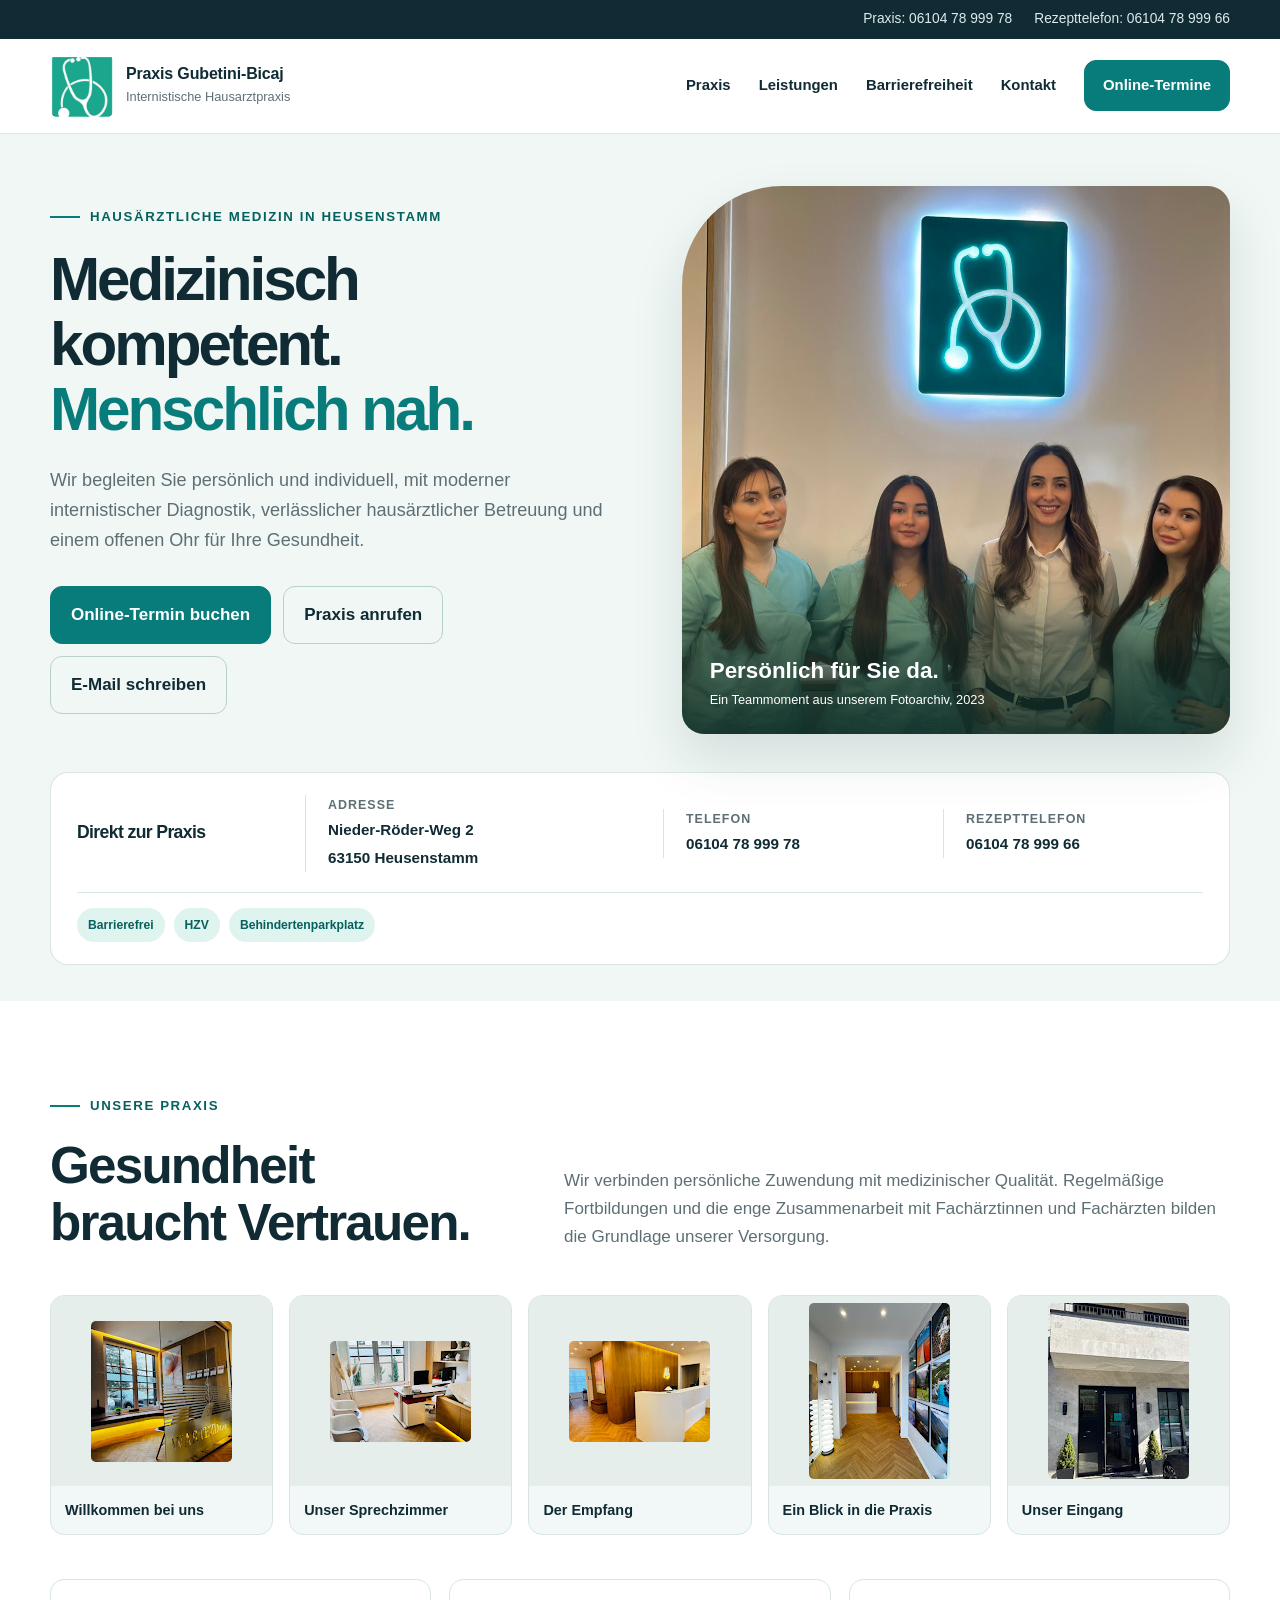
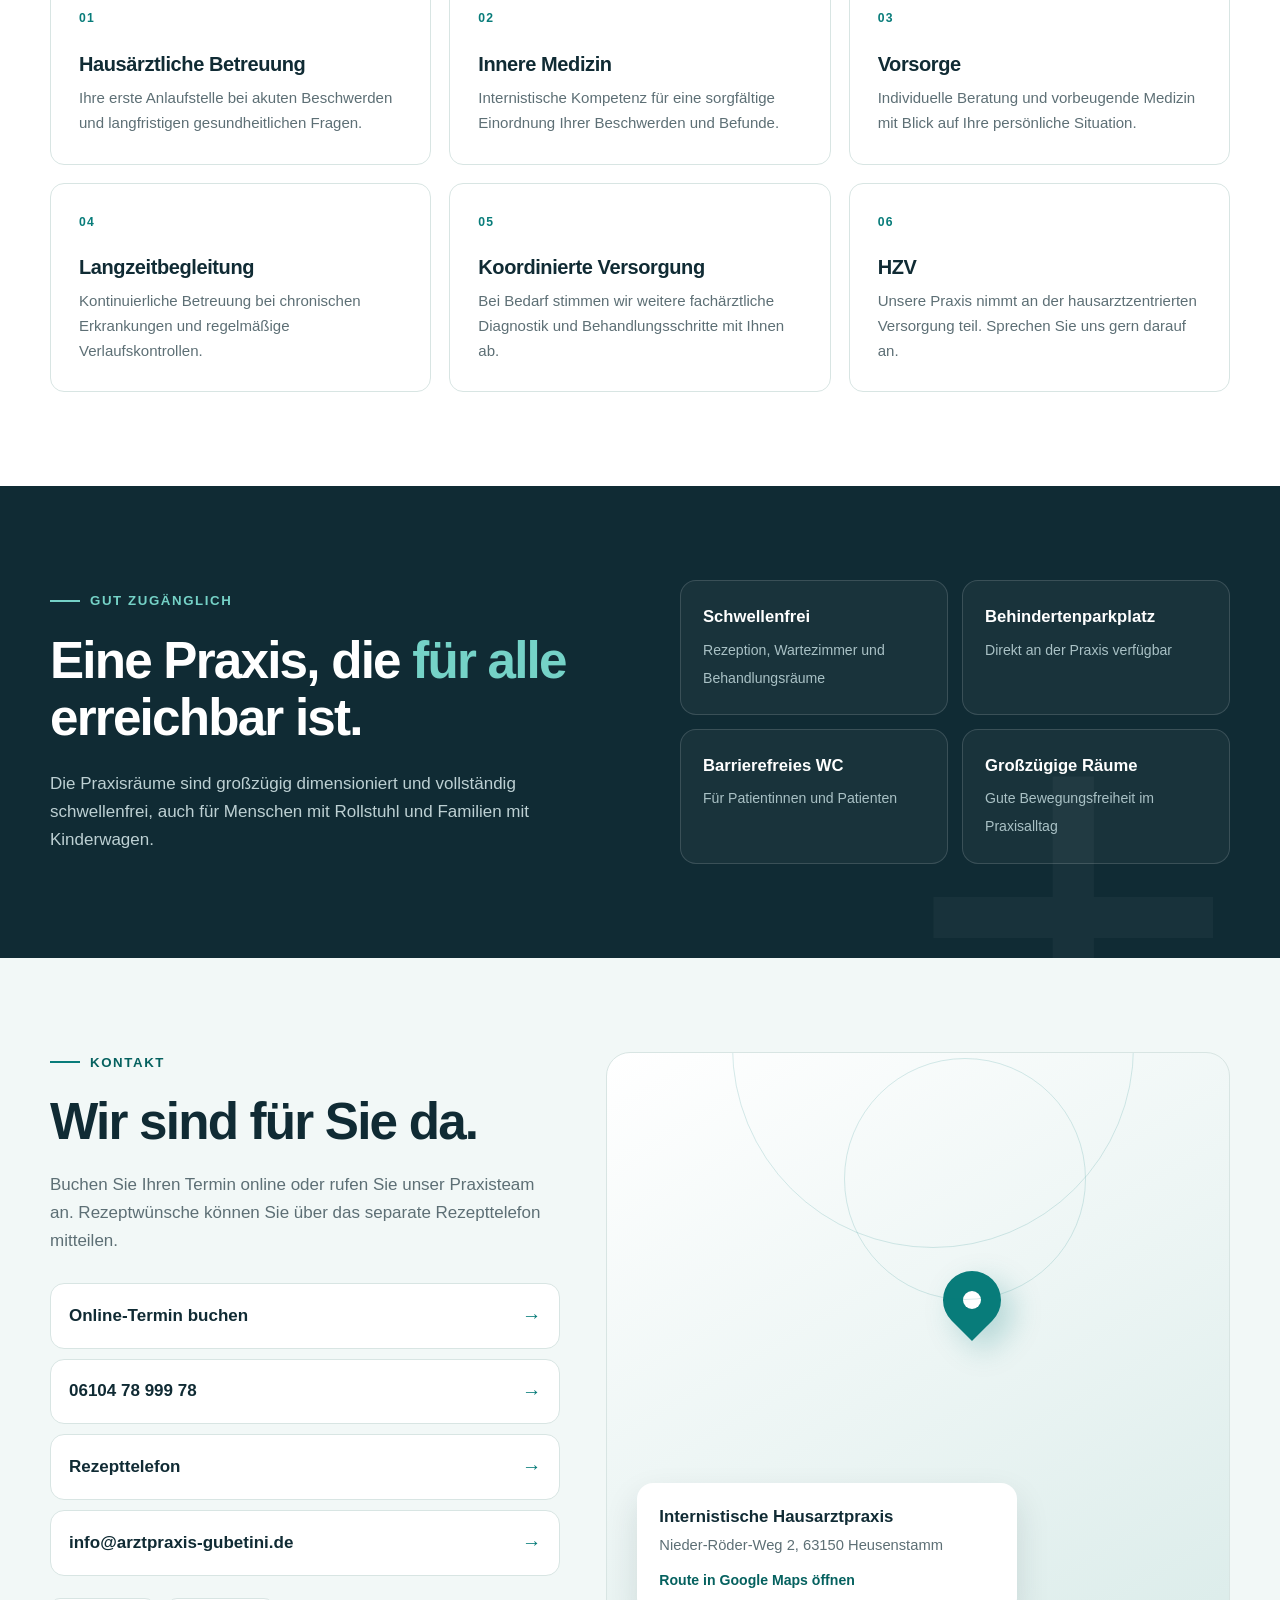
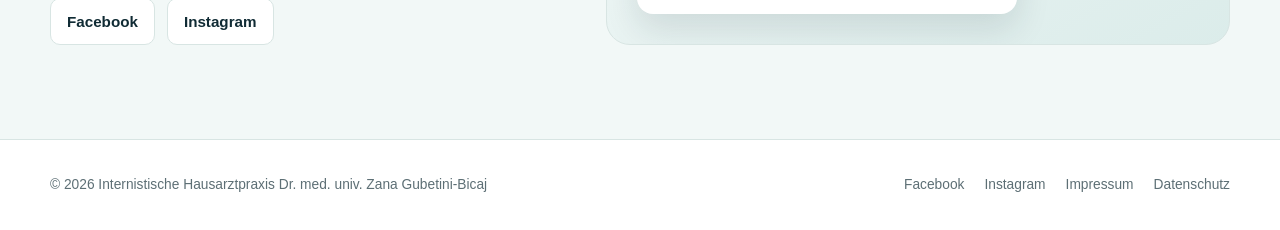
==== index.html @ 2c5d753b "Add static Praxis Gubetini-Bicaj website for GitHub Pages Rebuild the one-page practice site from th" ====
<!DOCTYPE html>
<html lang="de">
<head>
  <meta charset="utf-8">
  <meta name="viewport" content="width=device-width, initial-scale=1">
  <meta name="theme-color" content="#087c7a">
  <meta name="description" content="Internistische Hausarztpraxis Dr. med. univ. Zana Gubetini-Bicaj in Heusenstamm. Persönliche, moderne und barrierefreie hausärztliche Versorgung.">
  <title>Internistische Hausarztpraxis Gubetini-Bicaj | Heusenstamm</title>
  <link rel="icon" type="image/jpeg" href="assets/praxis-logo.jpg">
  <link rel="stylesheet" href="styles.css">
</head>
<body>
  <div class="topbar">
    <div class="wrap">
      <a href="tel:+4961047899978">Praxis: 06104 78 999 78</a>
      <a href="tel:+4961047899966">Rezepttelefon: 06104 78 999 66</a>
    </div>
  </div>

  <header>
    <div class="wrap nav">
      <a class="brand" href="#start" aria-label="Zur Startseite">
        <img class="practice-logo" src="assets/praxis-logo.jpg" alt="Original-Logo der Praxis: weißes Stethoskop auf Grün" width="352" height="352">
        <span>
          <strong>Praxis Gubetini-Bicaj</strong>
          <span>Internistische Hausarztpraxis</span>
        </span>
      </a>
      <button class="menu-btn" type="button" aria-expanded="false" aria-controls="mainnav">Menü</button>
      <nav id="mainnav" aria-label="Hauptnavigation">
        <a href="#praxis">Praxis</a>
        <a href="#leistungen">Leistungen</a>
        <a href="#barrierefrei">Barrierefreiheit</a>
        <a href="#kontakt">Kontakt</a>
        <a class="nav-cta" href="https://www.etermin.net/arztpraxis-gubetini" target="_blank" rel="noopener noreferrer">Online-Termine</a>
      </nav>
    </div>
  </header>

  <main id="start">
    <section class="hero">
      <div class="wrap hero-grid">
        <div class="hero-copy">
          <div class="eyebrow">Hausärztliche Medizin in Heusenstamm</div>
          <h1>Medizinisch kompetent. <span>Menschlich nah.</span></h1>
          <p>Wir begleiten Sie persönlich und individuell, mit moderner internistischer Diagnostik, verlässlicher hausärztlicher Betreuung und einem offenen Ohr für Ihre Gesundheit.</p>
          <div class="actions">
            <a class="btn" href="https://www.etermin.net/arztpraxis-gubetini" target="_blank" rel="noopener noreferrer">Online-Termin buchen</a>
            <a class="btn outline" href="tel:+4961047899978">Praxis anrufen</a>
            <a class="btn outline" href="mailto:info@arztpraxis-gubetini.de">E-Mail schreiben</a>
          </div>
        </div>
        <figure class="hero-photo">
          <img src="assets/praxisteam.jpg" width="1024" height="1022" fetchpriority="high" alt="Gruppenfoto aus der Praxis mit vier Mitarbeiterinnen unter dem beleuchteten Stethoskop-Logo">
          <figcaption>Persönlich für Sie da.<small>Ein Teammoment aus unserem Fotoarchiv, 2023</small></figcaption>
        </figure>
      </div>
      <div class="wrap">
        <aside class="info-card quick-contact" aria-label="Direkter Kontakt">
          <h2>Direkt zur Praxis</h2>
          <div class="info-row">
            <small>Adresse</small>
            <strong>Nieder-Röder-Weg 2<br>63150 Heusenstamm</strong>
          </div>
          <div class="info-row">
            <small>Telefon</small>
            <a href="tel:+4961047899978">06104 78 999 78</a>
          </div>
          <div class="info-row">
            <small>Rezepttelefon</small>
            <a href="tel:+4961047899966">06104 78 999 66</a>
          </div>
          <div class="badge-row">
            <span class="badge">Barrierefrei</span>
            <span class="badge">HZV</span>
            <span class="badge">Behindertenparkplatz</span>
          </div>
        </aside>
      </div>
    </section>

    <section id="praxis">
      <div class="wrap">
        <div class="section-head">
          <div>
            <div class="eyebrow">Unsere Praxis</div>
            <h2>Gesundheit braucht Vertrauen.</h2>
          </div>
          <p>Wir verbinden persönliche Zuwendung mit medizinischer Qualität. Regelmäßige Fortbildungen und die enge Zusammenarbeit mit Fachärztinnen und Fachärzten bilden die Grundlage unserer Versorgung.</p>
        </div>
        <div class="new-practice-gallery" aria-label="Fotos unserer neuen Praxisräume">
          <figure>
            <div class="photo-frame">
              <img src="assets/praxis-glas.png" width="141" height="141" loading="lazy" alt="Glaswand mit Praxisbeschriftung und warmer Beleuchtung in der neuen Praxis">
            </div>
            <figcaption>Willkommen bei uns</figcaption>
          </figure>
          <figure>
            <div class="photo-frame">
              <img src="assets/praxis-zimmer.png" width="141" height="101" loading="lazy" alt="Helles Sprechzimmer mit Schreibtisch und Besucherstühlen">
            </div>
            <figcaption>Unser Sprechzimmer</figcaption>
          </figure>
          <figure>
            <div class="photo-frame">
              <img src="assets/praxis-rezeption.png" width="141" height="101" loading="lazy" alt="Weiße Rezeption mit Holzverkleidung und indirekter Beleuchtung">
            </div>
            <figcaption>Der Empfang</figcaption>
          </figure>
          <figure>
            <div class="photo-frame">
              <img src="assets/praxis-flur.png" width="141" height="176" loading="lazy" alt="Flur mit Fotowand und Blick zur Rezeption">
            </div>
            <figcaption>Ein Blick in die Praxis</figcaption>
          </figure>
          <figure>
            <div class="photo-frame">
              <img src="assets/praxis-eingang.png" width="141" height="176" loading="lazy" alt="Außenansicht des Praxiseingangs im Nieder-Röder-Weg 2">
            </div>
            <figcaption>Unser Eingang</figcaption>
          </figure>
        </div>
        <div class="services" id="leistungen">
          <article class="service">
            <div class="num">01</div>
            <h3>Hausärztliche Betreuung</h3>
            <p>Ihre erste Anlaufstelle bei akuten Beschwerden und langfristigen gesundheitlichen Fragen.</p>
          </article>
          <article class="service">
            <div class="num">02</div>
            <h3>Innere Medizin</h3>
            <p>Internistische Kompetenz für eine sorgfältige Einordnung Ihrer Beschwerden und Befunde.</p>
          </article>
          <article class="service">
            <div class="num">03</div>
            <h3>Vorsorge</h3>
            <p>Individuelle Beratung und vorbeugende Medizin mit Blick auf Ihre persönliche Situation.</p>
          </article>
          <article class="service">
            <div class="num">04</div>
            <h3>Langzeitbegleitung</h3>
            <p>Kontinuierliche Betreuung bei chronischen Erkrankungen und regelmäßige Verlaufskontrollen.</p>
          </article>
          <article class="service">
            <div class="num">05</div>
            <h3>Koordinierte Versorgung</h3>
            <p>Bei Bedarf stimmen wir weitere fachärztliche Diagnostik und Behandlungsschritte mit Ihnen ab.</p>
          </article>
          <article class="service">
            <div class="num">06</div>
            <h3>HZV</h3>
            <p>Unsere Praxis nimmt an der hausarztzentrierten Versorgung teil. Sprechen Sie uns gern darauf an.</p>
          </article>
        </div>
      </div>
    </section>

    <section class="promise" id="barrierefrei">
      <div class="wrap promise-grid">
        <div>
          <div class="eyebrow">Gut zugänglich</div>
          <h2>Eine Praxis, die <span>für alle</span> erreichbar ist.</h2>
          <p>Die Praxisräume sind großzügig dimensioniert und vollständig schwellenfrei, auch für Menschen mit Rollstuhl und Familien mit Kinderwagen.</p>
        </div>
        <div class="facts">
          <div class="fact">
            <strong>Schwellenfrei</strong>
            <span>Rezeption, Wartezimmer und Behandlungsräume</span>
          </div>
          <div class="fact">
            <strong>Behindertenparkplatz</strong>
            <span>Direkt an der Praxis verfügbar</span>
          </div>
          <div class="fact">
            <strong>Barrierefreies WC</strong>
            <span>Für Patientinnen und Patienten</span>
          </div>
          <div class="fact">
            <strong>Großzügige Räume</strong>
            <span>Gute Bewegungsfreiheit im Praxisalltag</span>
          </div>
        </div>
      </div>
    </section>

    <section class="contact" id="kontakt">
      <div class="wrap contact-grid">
        <div class="contact-copy">
          <div class="eyebrow">Kontakt</div>
          <h2>Wir sind für Sie da.</h2>
          <p>Buchen Sie Ihren Termin online oder rufen Sie unser Praxisteam an. Rezeptwünsche können Sie über das separate Rezepttelefon mitteilen.</p>
          <div class="contact-links">
            <a href="https://www.etermin.net/arztpraxis-gubetini" target="_blank" rel="noopener noreferrer">Online-Termin buchen <span>→</span></a>
            <a href="tel:+4961047899978">06104 78 999 78 <span>→</span></a>
            <a href="tel:+4961047899966">Rezepttelefon <span>→</span></a>
            <a href="mailto:info@arztpraxis-gubetini.de">info@arztpraxis-gubetini.de <span>→</span></a>
          </div>
          <div class="social-links" aria-label="Die Praxis auf Social Media">
            <a href="https://www.facebook.com/ZanaBicaj" target="_blank" rel="noopener noreferrer">Facebook</a>
            <a href="https://instagram.com/arztpraxis_gubetini_bicaj?utm_medium=copy_link" target="_blank" rel="noopener noreferrer">Instagram</a>
          </div>
        </div>
        <div class="map-card" aria-label="Standort der Praxis">
          <div class="pin" aria-hidden="true"></div>
          <div class="address">
            <strong>Internistische Hausarztpraxis</strong>
            <span>Nieder-Röder-Weg 2, 63150 Heusenstamm</span>
            <br>
            <a href="https://www.google.com/maps/search/?api=1&amp;query=Nieder-R%C3%B6der-Weg%202%2C%2063150%20Heusenstamm" target="_blank" rel="noopener noreferrer">Route in Google Maps öffnen</a>
          </div>
        </div>
      </div>
    </section>
  </main>

  <footer>
    <div class="wrap footer-row">
      <div>© <span id="year">2026</span> Internistische Hausarztpraxis Dr. med. univ. Zana Gubetini-Bicaj</div>
      <div class="legal">
        <a href="https://www.facebook.com/ZanaBicaj" target="_blank" rel="noopener noreferrer">Facebook</a>
        <a href="https://instagram.com/arztpraxis_gubetini_bicaj?utm_medium=copy_link" target="_blank" rel="noopener noreferrer">Instagram</a>
        <button type="button" data-dialog="impressum">Impressum</button>
        <button type="button" data-dialog="datenschutz">Datenschutz</button>
      </div>
    </div>
  </footer>

  <dialog id="impressum">
    <div class="dialog-content">
      <button class="close" type="button" aria-label="Fenster schließen">&times;</button>
      <h2>Impressum</h2>
      <p>
        <strong>Dr. med. univ. Zana Gubetini-Bicaj</strong><br>
        Internistische Hausarztpraxis<br>
        Nieder-Röder-Weg 2<br>
        63150 Heusenstamm
      </p>
      <p>
        Telefon: 06104 78 999 78<br>
        Fax: 06104 97 221 58<br>
        E-Mail: info@arztpraxis-gubetini.de
      </p>
      <p>Zuständige Kammer: Landesärztekammer Hessen, Hanauer Landstraße 152, 60314 Frankfurt am Main.</p>
    </div>
  </dialog>

  <dialog id="datenschutz">
    <div class="dialog-content">
      <button class="close" type="button" aria-label="Fenster schließen">&times;</button>
      <h2>Datenschutz</h2>
      <p>Beim Besuch dieser statischen Website werden von uns keine Kontaktformulare, Analysewerkzeuge oder Werbe-Cookies eingesetzt.</p>
      <p>Beim Aufruf können technisch notwendige Verbindungsdaten durch den Hostinganbieter verarbeitet werden. Wenn Sie externe Links wie Google Maps öffnen, gelten die Datenschutzbestimmungen des jeweiligen Anbieters.</p>
      <p>Datenschutzanfragen richten Sie bitte an info@arztpraxis-gubetini.de.</p>
    </div>
  </dialog>

  <script src="script.js"></script>
</body>
</html>
---- styles.css ----
:root {
  --ink: #102b34;
  --muted: #5d6f75;
  --teal: #087c7a;
  --teal-dark: #05615f;
  --mint: #dff3ef;
  --mist: #f2f8f7;
  --line: #d8e5e3;
  --white: #ffffff;
  --highlight: #75d2c7;
  --shadow: 0 24px 70px rgba(20, 67, 72, 0.13);
}

* {
  box-sizing: border-box;
}

html {
  scroll-behavior: smooth;
}

body {
  margin: 0;
  color: var(--ink);
  background: var(--white);
  font-family: Inter, ui-sans-serif, -apple-system, BlinkMacSystemFont, "Segoe UI", sans-serif;
  font-size: 17px;
  line-height: 1.65;
}

a {
  color: inherit;
  text-decoration: none;
}

button,
a {
  touch-action: manipulation;
}

.wrap {
  width: min(1180px, calc(100% - 40px));
  margin-inline: auto;
}

.topbar {
  background: var(--ink);
  color: #dcebec;
  font-size: 0.86rem;
}

.topbar .wrap {
  display: flex;
  justify-content: flex-end;
  gap: 22px;
  padding: 8px 0;
}

.topbar a:hover {
  color: #fff;
}

header {
  position: sticky;
  top: 0;
  z-index: 20;
  background: rgba(255, 255, 255, 0.93);
  backdrop-filter: blur(18px);
  border-bottom: 1px solid rgba(216, 229, 227, 0.8);
}

.nav {
  min-height: 94px;
  display: flex;
  align-items: center;
  justify-content: space-between;
  gap: 30px;
}

.brand {
  display: flex;
  align-items: center;
  gap: 12px;
  min-width: 270px;
}

.practice-logo {
  width: 64px;
  height: 64px;
  object-fit: contain;
  flex-shrink: 0;
  border-radius: 9px;
}

.brand > span {
  display: block;
  margin-top: 0;
  color: var(--muted);
  font-size: 0.78rem;
}

.brand strong {
  display: block;
  font-size: 1rem;
  line-height: 1.2;
  letter-spacing: -0.01em;
  color: var(--ink);
}

.brand > span > span {
  display: block;
  font-size: 0.8rem;
  margin-top: 3px;
}

nav {
  display: flex;
  align-items: center;
  gap: 28px;
  font-size: 0.93rem;
  font-weight: 600;
}

nav a {
  position: relative;
}

nav a:not(.nav-cta)::after {
  content: "";
  position: absolute;
  left: 0;
  right: 100%;
  bottom: -7px;
  height: 2px;
  background: var(--teal);
  transition: 0.2s;
}

nav a:hover::after {
  right: 0;
}

.nav-cta,
.btn {
  display: inline-flex;
  align-items: center;
  justify-content: center;
  gap: 9px;
  border-radius: 12px;
  background: var(--teal);
  color: #fff;
  padding: 12px 18px;
  font-weight: 700;
  transition: 0.2s;
  border: 1px solid var(--teal);
}

.nav-cta:hover,
.btn:hover {
  background: var(--teal-dark);
  transform: translateY(-1px);
}

.menu-btn {
  display: none;
  border: 0;
  background: transparent;
  font: inherit;
  font-weight: 700;
  color: var(--ink);
  padding: 10px;
  cursor: pointer;
}

.hero {
  position: relative;
  overflow: hidden;
  background: #f0f7f5;
  padding: 52px 0 36px;
}

.hero-grid {
  position: relative;
  display: grid;
  grid-template-columns: 1.05fr 1fr;
  gap: 56px;
  align-items: center;
}

.eyebrow {
  display: flex;
  align-items: center;
  gap: 10px;
  color: var(--teal-dark);
  font-size: 0.83rem;
  font-weight: 800;
  text-transform: uppercase;
  letter-spacing: 0.12em;
  margin-bottom: 20px;
}

.eyebrow::before {
  content: "";
  width: 30px;
  height: 2px;
  background: var(--teal);
}

h1,
h2,
h3 {
  font-family: Inter, ui-sans-serif, -apple-system, BlinkMacSystemFont, "Segoe UI", sans-serif;
  line-height: 1.12;
  letter-spacing: -0.035em;
  margin: 0;
}

h1 {
  font-size: clamp(2.65rem, 4.7vw, 4.5rem);
  max-width: 760px;
  font-weight: 800;
  line-height: 1.08;
  letter-spacing: -0.05em;
}

h1 span {
  color: var(--teal);
}

.hero-copy > p {
  max-width: 690px;
  color: var(--muted);
  font-size: 1.13rem;
  margin: 24px 0 30px;
}

.actions {
  display: flex;
  flex-wrap: wrap;
  gap: 12px;
}

.btn {
  padding: 14px 20px;
}

.btn.outline {
  background: transparent;
  color: var(--ink);
  border-color: #b8d1ce;
}

.btn.outline:hover {
  background: #fff;
  border-color: var(--teal);
}

.hero-photo {
  margin: 0;
  position: relative;
  border-radius: 100px 22px 22px 22px;
  overflow: hidden;
  isolation: isolate;
  background: #d7e6e1;
  box-shadow: 0 24px 52px #163c3421;
}

.hero-photo > img {
  width: 100%;
  height: auto;
  aspect-ratio: 1;
  object-fit: cover;
  display: block;
}

.hero-photo::after {
  content: "";
  position: absolute;
  inset: 65% 0 0;
  background: linear-gradient(transparent, #092b26df);
  z-index: 0;
}

.hero-photo figcaption {
  position: absolute;
  bottom: 25px;
  left: 28px;
  right: 20px;
  color: #fff;
  font-size: 1.4rem;
  font-weight: 700;
  line-height: 1.3;
  z-index: 1;
}

.hero-photo small {
  display: block;
  font-size: 0.8rem;
  font-weight: 400;
  margin-top: 7px;
  color: #fff;
}

.info-card {
  background: #fff;
  border: 1px solid rgba(216, 229, 227, 0.95);
  border-radius: 24px;
  padding: 28px;
  box-shadow: var(--shadow);
}

.quick-contact {
  margin-top: 38px;
  display: grid;
  grid-template-columns: 0.8fr 1.3fr 1fr 1fr;
  gap: 20px;
  align-items: center;
  border-radius: 18px;
  padding: 22px 26px;
  box-shadow: none;
}

.quick-contact h2 {
  margin: 0;
  font-size: 1.1rem;
}

.quick-contact .info-row {
  border: 0;
  border-left: 1px solid var(--line);
  padding: 0 0 0 22px;
}

.quick-contact .info-row a,
.quick-contact .info-row strong {
  font-size: 0.95rem;
}

.quick-contact .badge-row {
  grid-column: 1 / -1;
  border-top: 1px solid var(--line);
  padding-top: 15px;
  margin: 0;
}

.quick-contact small {
  font-size: 0.8rem;
}

.info-row small {
  display: block;
  color: var(--muted);
  font-size: 0.78rem;
  font-weight: 700;
  text-transform: uppercase;
  letter-spacing: 0.08em;
}

.info-row a,
.info-row strong {
  font-size: 1.02rem;
  font-weight: 700;
}

.info-row a:hover {
  color: var(--teal);
}

.badge-row {
  display: flex;
  gap: 9px;
  flex-wrap: wrap;
  margin-top: 22px;
}

.badge {
  background: var(--mint);
  color: var(--teal-dark);
  border-radius: 999px;
  padding: 7px 11px;
  font-size: 0.76rem;
  font-weight: 800;
}

section {
  padding: 94px 0;
}

section[id],
#leistungen {
  scroll-margin-top: 120px;
}

.section-head {
  display: grid;
  grid-template-columns: 0.8fr 1.2fr;
  gap: 70px;
  align-items: end;
  margin-bottom: 44px;
}

.section-head h2 {
  font-size: clamp(2rem, 4vw, 3.35rem);
}

.section-head p {
  margin: 0;
  color: var(--muted);
  max-width: 660px;
}

.new-practice-gallery {
  display: grid;
  grid-template-columns: repeat(5, minmax(0, 1fr));
  gap: 16px;
  margin: 0 0 44px;
}

.new-practice-gallery figure {
  margin: 0;
  border-radius: 14px;
  overflow: hidden;
  background: var(--mist);
  border: 1px solid var(--line);
}

.new-practice-gallery .photo-frame {
  height: 190px;
  display: flex;
  align-items: center;
  justify-content: center;
  background: #e5eeeb;
  padding: 12px;
}

.new-practice-gallery img {
  display: block;
  width: auto;
  height: auto;
  max-width: 100%;
  max-height: 176px;
  border-radius: 5px;
}

.new-practice-gallery figcaption {
  padding: 14px;
  font-size: 0.9rem;
  font-weight: 600;
  line-height: 1.4;
}

.services {
  display: grid;
  grid-template-columns: repeat(3, 1fr);
  gap: 18px;
}

.service {
  border: 1px solid var(--line);
  border-radius: 14px;
  padding: 28px;
  background: #fff;
  transition: 0.22s;
}

.service:hover {
  border-color: #9bc9c4;
  transform: translateY(-4px);
  box-shadow: 0 18px 44px rgba(20, 67, 72, 0.09);
}

.num {
  color: var(--teal);
  font-size: 0.76rem;
  font-weight: 800;
  letter-spacing: 0.1em;
  margin-bottom: 24px;
}

.service h3 {
  font-size: 1.25rem;
  margin-bottom: 11px;
  letter-spacing: -0.02em;
}

.service p {
  font-size: 0.94rem;
  color: var(--muted);
  margin: 0;
}

.promise {
  background: var(--ink);
  color: #fff;
  overflow: hidden;
  position: relative;
}

.promise::after {
  content: "+";
  position: absolute;
  right: 3%;
  bottom: -240px;
  font-size: 36rem;
  font-weight: 400;
  line-height: 1;
  color: rgba(255, 255, 255, 0.035);
}

.promise-grid {
  position: relative;
  z-index: 1;
  display: grid;
  grid-template-columns: 1fr 1fr;
  gap: 80px;
  align-items: center;
}

.promise .eyebrow {
  color: var(--highlight);
}

.promise .eyebrow::before {
  background: var(--highlight);
}

.promise h2 {
  font-size: clamp(2.1rem, 4vw, 3.6rem);
  max-width: 560px;
}

.promise h2 span {
  color: var(--highlight);
}

.promise p {
  color: #bdd0d3;
  margin: 24px 0 0;
  max-width: 580px;
}

.facts {
  display: grid;
  grid-template-columns: 1fr 1fr;
  gap: 14px;
}

.fact {
  border: 1px solid rgba(255, 255, 255, 0.14);
  border-radius: 16px;
  padding: 22px;
  background: rgba(255, 255, 255, 0.04);
}

.fact strong {
  display: block;
  color: #fff;
  font-size: 1.04rem;
  margin-bottom: 5px;
}

.fact span {
  font-size: 0.88rem;
  color: #a9c1c5;
}

.contact {
  background: var(--mist);
}

.contact-grid {
  display: grid;
  grid-template-columns: 0.9fr 1.1fr;
  gap: 46px;
}

.contact h2 {
  font-size: clamp(2.15rem, 4vw, 3.8rem);
  margin-bottom: 20px;
}

.contact-copy p {
  color: var(--muted);
  max-width: 520px;
}

.contact-links {
  display: grid;
  gap: 10px;
  margin-top: 28px;
}

.contact-links a {
  display: flex;
  align-items: center;
  justify-content: space-between;
  background: #fff;
  border: 1px solid var(--line);
  border-radius: 14px;
  padding: 16px 18px;
  font-weight: 700;
}

.contact-links a span {
  color: var(--teal);
  font-size: 1.2rem;
}

.social-links {
  display: flex;
  flex-wrap: wrap;
  gap: 12px;
  margin-top: 22px;
}

.social-links a {
  display: inline-flex;
  align-items: center;
  gap: 9px;
  padding: 10px 16px;
  border: 1px solid var(--line);
  border-radius: 10px;
  background: #fff;
  font-size: 0.95rem;
  font-weight: 600;
}

.social-links a:hover {
  color: var(--teal-dark);
  border-color: var(--teal);
}

.map-card {
  min-height: 410px;
  background: linear-gradient(150deg, #ffffff 0%, #dbecea 100%);
  border: 1px solid var(--line);
  border-radius: 24px;
  display: flex;
  align-items: flex-end;
  padding: 30px;
  position: relative;
  overflow: hidden;
}

.map-card::before,
.map-card::after {
  content: "";
  position: absolute;
  border: 1px solid rgba(8, 124, 122, 0.16);
  border-radius: 50%;
}

.map-card::before {
  width: 400px;
  height: 400px;
  left: 20%;
  top: -35%;
}

.map-card::after {
  width: 240px;
  height: 240px;
  left: 38%;
  top: 1%;
}

.pin {
  position: absolute;
  left: 54%;
  top: 37%;
  width: 58px;
  height: 58px;
  border-radius: 50% 50% 50% 0;
  background: var(--teal);
  transform: rotate(-45deg);
  box-shadow: 0 16px 30px rgba(8, 124, 122, 0.25);
}

.pin::after {
  content: "";
  position: absolute;
  width: 18px;
  height: 18px;
  background: #fff;
  border-radius: 50%;
  left: 20px;
  top: 20px;
}

.address {
  position: relative;
  z-index: 2;
  background: #fff;
  border-radius: 16px;
  padding: 20px 22px;
  box-shadow: 0 15px 34px rgba(16, 43, 52, 0.12);
  width: min(100%, 380px);
}

.address strong {
  display: block;
  font-size: 1.05rem;
}

.address span {
  color: var(--muted);
  font-size: 0.92rem;
}

.address a {
  display: inline-block;
  color: var(--teal-dark);
  font-weight: 800;
  font-size: 0.88rem;
  margin-top: 10px;
}

footer {
  background: #fff;
  padding: 34px 0;
  border-top: 1px solid var(--line);
  font-size: 0.86rem;
  color: var(--muted);
}

.footer-row {
  display: flex;
  justify-content: space-between;
  align-items: center;
  gap: 30px;
}

.legal {
  display: flex;
  gap: 20px;
  flex-wrap: wrap;
}

.legal button {
  border: 0;
  background: none;
  color: var(--muted);
  font: inherit;
  padding: 0;
  cursor: pointer;
}

.legal button:hover,
.legal a:hover {
  color: var(--teal);
}

dialog {
  width: min(680px, calc(100% - 32px));
  border: 0;
  border-radius: 20px;
  padding: 0;
  color: var(--ink);
  box-shadow: 0 30px 100px rgba(0, 0, 0, 0.28);
}

dialog::backdrop {
  background: rgba(7, 28, 34, 0.62);
  backdrop-filter: blur(4px);
}

.dialog-content {
  padding: 30px;
}

.dialog-content h2 {
  font-size: 1.55rem;
  margin-bottom: 18px;
}

.dialog-content p {
  color: var(--muted);
  font-size: 0.92rem;
  margin: 8px 0;
}

.close {
  float: right;
  border: 0;
  background: var(--mist);
  border-radius: 999px;
  width: 38px;
  height: 38px;
  font-size: 1.2rem;
  cursor: pointer;
  color: var(--ink);
}

@media (min-width: 901px) and (max-width: 1120px) {
  nav {
    gap: 14px;
    font-size: 0.86rem;
  }

  .brand {
    min-width: 240px;
  }

  .nav {
    gap: 18px;
  }
}

@media (max-width: 1000px) {
  .hero-grid {
    gap: 30px;
  }

  .quick-contact {
    grid-template-columns: 1fr 1fr;
  }

  .quick-contact h2 {
    grid-column: 1 / -1;
  }

  .quick-contact .info-row {
    padding-left: 0;
    border: 0;
  }

  .quick-contact .badge-row {
    grid-column: 1 / -1;
  }
}

@media (max-width: 900px) {
  .topbar {
    display: none;
  }

  .nav {
    min-height: 86px;
  }

  .menu-btn {
    display: block;
  }

  nav {
    display: none;
    position: absolute;
    left: 20px;
    right: 20px;
    top: 88px;
    background: #fff;
    border: 1px solid var(--line);
    border-radius: 16px;
    padding: 20px;
    box-shadow: var(--shadow);
    flex-direction: column;
    align-items: stretch;
    gap: 16px;
  }

  nav.open {
    display: flex;
  }

  .nav-cta {
    text-align: center;
  }

  .hero {
    padding: 58px 0;
  }

  .section-head,
  .promise-grid,
  .contact-grid {
    grid-template-columns: 1fr;
    gap: 38px;
  }

  .hero-grid {
    grid-template-columns: 1fr 1fr;
  }

  .services {
    grid-template-columns: 1fr 1fr;
  }

  .section-head {
    align-items: start;
  }

  .section-head p {
    max-width: none;
  }

  .facts {
    max-width: 620px;
  }

  .map-card {
    min-height: 340px;
  }

  .brand > span {
    display: block;
  }

  .hero-photo {
    border-top-left-radius: 65px;
  }

  .hero-photo figcaption {
    font-size: 1rem;
    left: 18px;
    bottom: 18px;
  }

  .hero-photo small {
    font-size: 0.75rem;
  }

  h1 {
    font-size: 2.7rem;
  }

  .hero-copy > p {
    font-size: 1rem;
  }

  .new-practice-gallery {
    grid-template-columns: repeat(3, minmax(0, 1fr));
  }
}

@media (max-width: 620px) {
  body {
    font-size: 16px;
  }

  .wrap {
    width: min(100% - 28px, 1180px);
  }

  .brand {
    min-width: 0;
  }

  .practice-logo {
    width: 50px;
    height: 50px;
  }

  .brand strong {
    font-size: 0.88rem;
  }

  .brand > span {
    display: block;
  }

  .brand > span > span {
    display: block;
    font-size: 0.72rem;
  }

  .nav {
    gap: 8px;
  }

  .hero {
    padding: 30px 0;
  }

  .hero-grid {
    grid-template-columns: 1fr;
    gap: 30px;
  }

  .hero-photo {
    max-width: 460px;
    margin: 0 auto;
    width: 100%;
  }

  .hero-photo figcaption {
    font-size: 1.2rem;
  }

  .hero-photo small {
    font-size: 0.8rem;
  }

  h1 {
    font-size: 2.7rem;
  }

  .hero-copy > p {
    font-size: 1rem;
    margin: 20px 0 24px;
  }

  .actions {
    display: grid;
  }

  .btn {
    width: 100%;
  }

  .info-card {
    padding: 22px;
    border-radius: 18px;
  }

  .quick-contact {
    padding: 22px;
    gap: 20px;
    margin-top: 24px;
    grid-template-columns: 1fr;
  }

  .quick-contact h2 {
    grid-column: auto;
  }

  .quick-contact .info-row {
    border-top: 1px solid var(--line);
    padding-top: 12px;
  }

  section {
    padding: 68px 0;
  }

  .services,
  .facts {
    grid-template-columns: 1fr;
  }

  .section-head {
    gap: 18px;
    margin-bottom: 30px;
  }

  .contact-grid {
    gap: 30px;
  }

  .map-card {
    min-height: 320px;
    padding: 18px;
  }

  .footer-row {
    align-items: flex-start;
    flex-direction: column;
    gap: 15px;
  }

  .legal {
    flex-wrap: wrap;
  }

  .new-practice-gallery {
    grid-template-columns: repeat(2, minmax(0, 1fr));
    gap: 12px;
  }

  .new-practice-gallery .photo-frame {
    height: 185px;
    padding: 8px;
  }

  .eyebrow {
    font-size: 0.75rem;
    letter-spacing: 0.07em;
  }
}

@media (prefers-reduced-motion: reduce) {
  html {
    scroll-behavior: auto;
  }

  * {
    transition: none !important;
  }
}
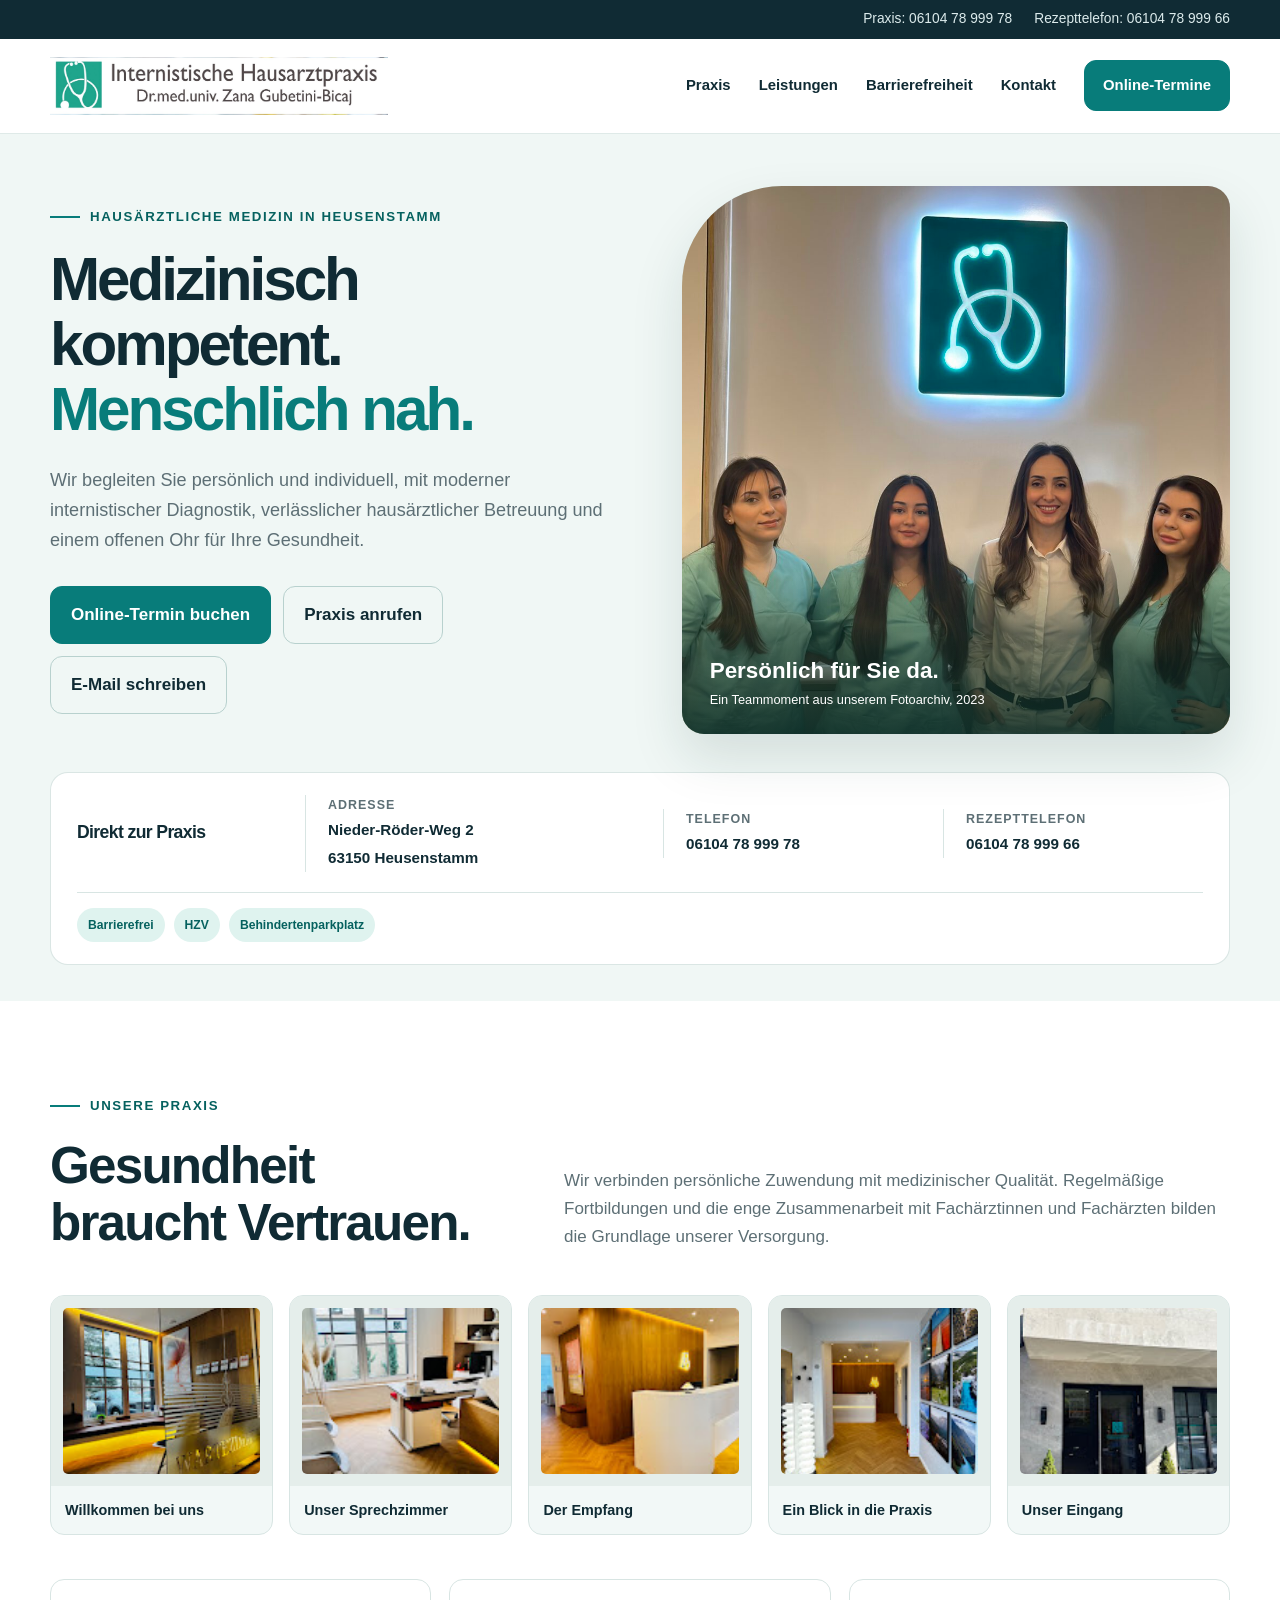
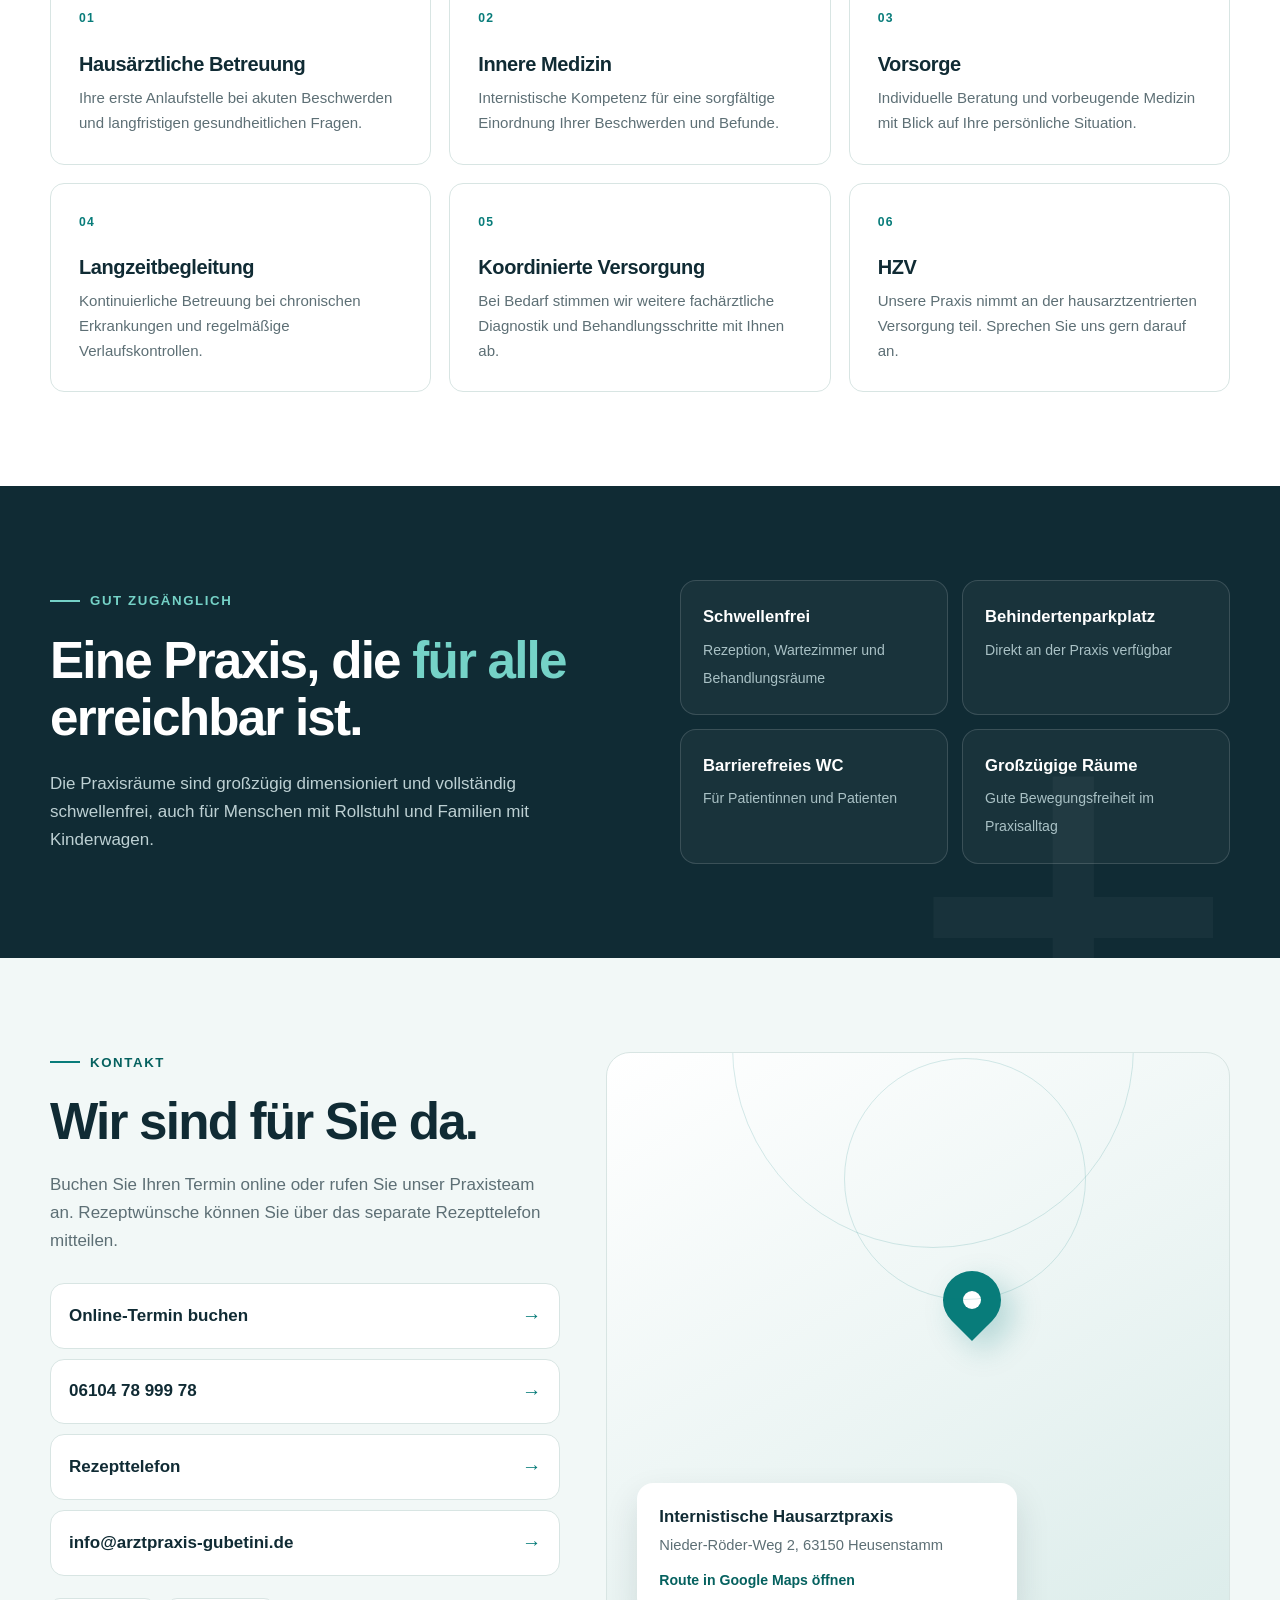
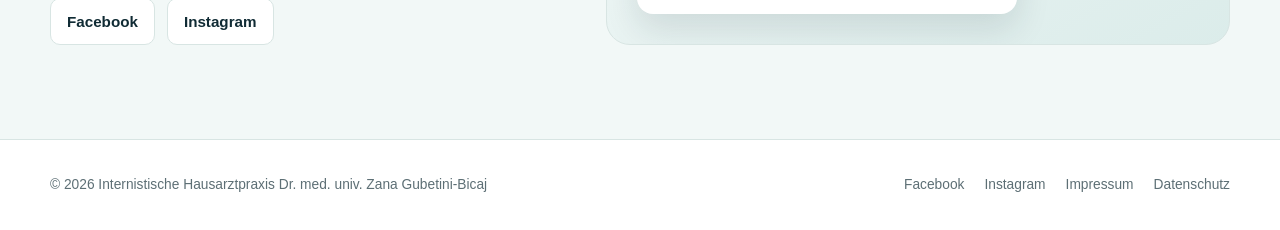
==== commit 32ff339f: "Neues Praxislogo im Header ohne doppelten Markentext Das hochgeladene Querformat-Logo ersetzt das al" ====
--- a/index.html
+++ b/index.html
@@ -6,7 +6,7 @@
   <meta name="theme-color" content="#087c7a">
   <meta name="description" content="Internistische Hausarztpraxis Dr. med. univ. Zana Gubetini-Bicaj in Heusenstamm. Persönliche, moderne und barrierefreie hausärztliche Versorgung.">
   <title>Internistische Hausarztpraxis Gubetini-Bicaj | Heusenstamm</title>
-  <link rel="icon" type="image/jpeg" href="assets/praxis-logo.jpg">
+  <link rel="icon" type="image/jpeg" href="assets/favicon.jpg">
   <link rel="stylesheet" href="styles.css">
 </head>
 <body>
@@ -19,12 +19,8 @@
 
   <header>
     <div class="wrap nav">
-      <a class="brand" href="#start" aria-label="Zur Startseite">
-        <img class="practice-logo" src="assets/praxis-logo.jpg" alt="Original-Logo der Praxis: weißes Stethoskop auf Grün" width="352" height="352">
-        <span>
-          <strong>Praxis Gubetini-Bicaj</strong>
-          <span>Internistische Hausarztpraxis</span>
-        </span>
+      <a class="brand" href="#start">
+        <img class="practice-logo" src="assets/praxis-logo.jpg" alt="Internistische Hausarztpraxis Dr. med. univ. Zana Gubetini-Bicaj" width="1969" height="338">
       </a>
       <button class="menu-btn" type="button" aria-expanded="false" aria-controls="mainnav">Menü</button>
       <nav id="mainnav" aria-label="Hauptnavigation">
--- a/styles.css
+++ b/styles.css
@@ -80,37 +80,17 @@
 .brand {
   display: flex;
   align-items: center;
-  gap: 12px;
-  min-width: 270px;
+  min-width: 0;
+  flex: 0 1 auto;
 }
 
 .practice-logo {
-  width: 64px;
-  height: 64px;
+  display: block;
+  height: 58px;
+  width: auto;
+  max-width: min(400px, 48vw);
   object-fit: contain;
-  flex-shrink: 0;
-  border-radius: 9px;
-}
-
-.brand > span {
-  display: block;
-  margin-top: 0;
-  color: var(--muted);
-  font-size: 0.78rem;
-}
-
-.brand strong {
-  display: block;
-  font-size: 1rem;
-  line-height: 1.2;
-  letter-spacing: -0.01em;
-  color: var(--ink);
-}
-
-.brand > span > span {
-  display: block;
-  font-size: 0.8rem;
-  margin-top: 3px;
+  object-position: left center;
 }
 
 nav {
@@ -426,19 +406,15 @@
 
 .new-practice-gallery .photo-frame {
   height: 190px;
-  display: flex;
-  align-items: center;
-  justify-content: center;
   background: #e5eeeb;
   padding: 12px;
 }
 
 .new-practice-gallery img {
   display: block;
-  width: auto;
-  height: auto;
-  max-width: 100%;
-  max-height: 176px;
+  width: 100%;
+  height: 100%;
+  object-fit: cover;
   border-radius: 5px;
 }
 
@@ -798,7 +774,12 @@
   }
 
   .brand {
-    min-width: 240px;
+    min-width: 0;
+  }
+
+  .practice-logo {
+    height: 50px;
+    max-width: min(320px, 36vw);
   }
 
   .nav {
@@ -848,6 +829,7 @@
     left: 20px;
     right: 20px;
     top: 88px;
+    z-index: 30;
     background: #fff;
     border: 1px solid var(--line);
     border-radius: 16px;
@@ -901,10 +883,6 @@
     min-height: 340px;
   }
 
-  .brand > span {
-    display: block;
-  }
-
   .hero-photo {
     border-top-left-radius: 65px;
   }
@@ -946,21 +924,8 @@
   }
 
   .practice-logo {
-    width: 50px;
-    height: 50px;
-  }
-
-  .brand strong {
-    font-size: 0.88rem;
-  }
-
-  .brand > span {
-    display: block;
-  }
-
-  .brand > span > span {
-    display: block;
-    font-size: 0.72rem;
+    height: 40px;
+    max-width: calc(100vw - 120px);
   }
 
   .nav {
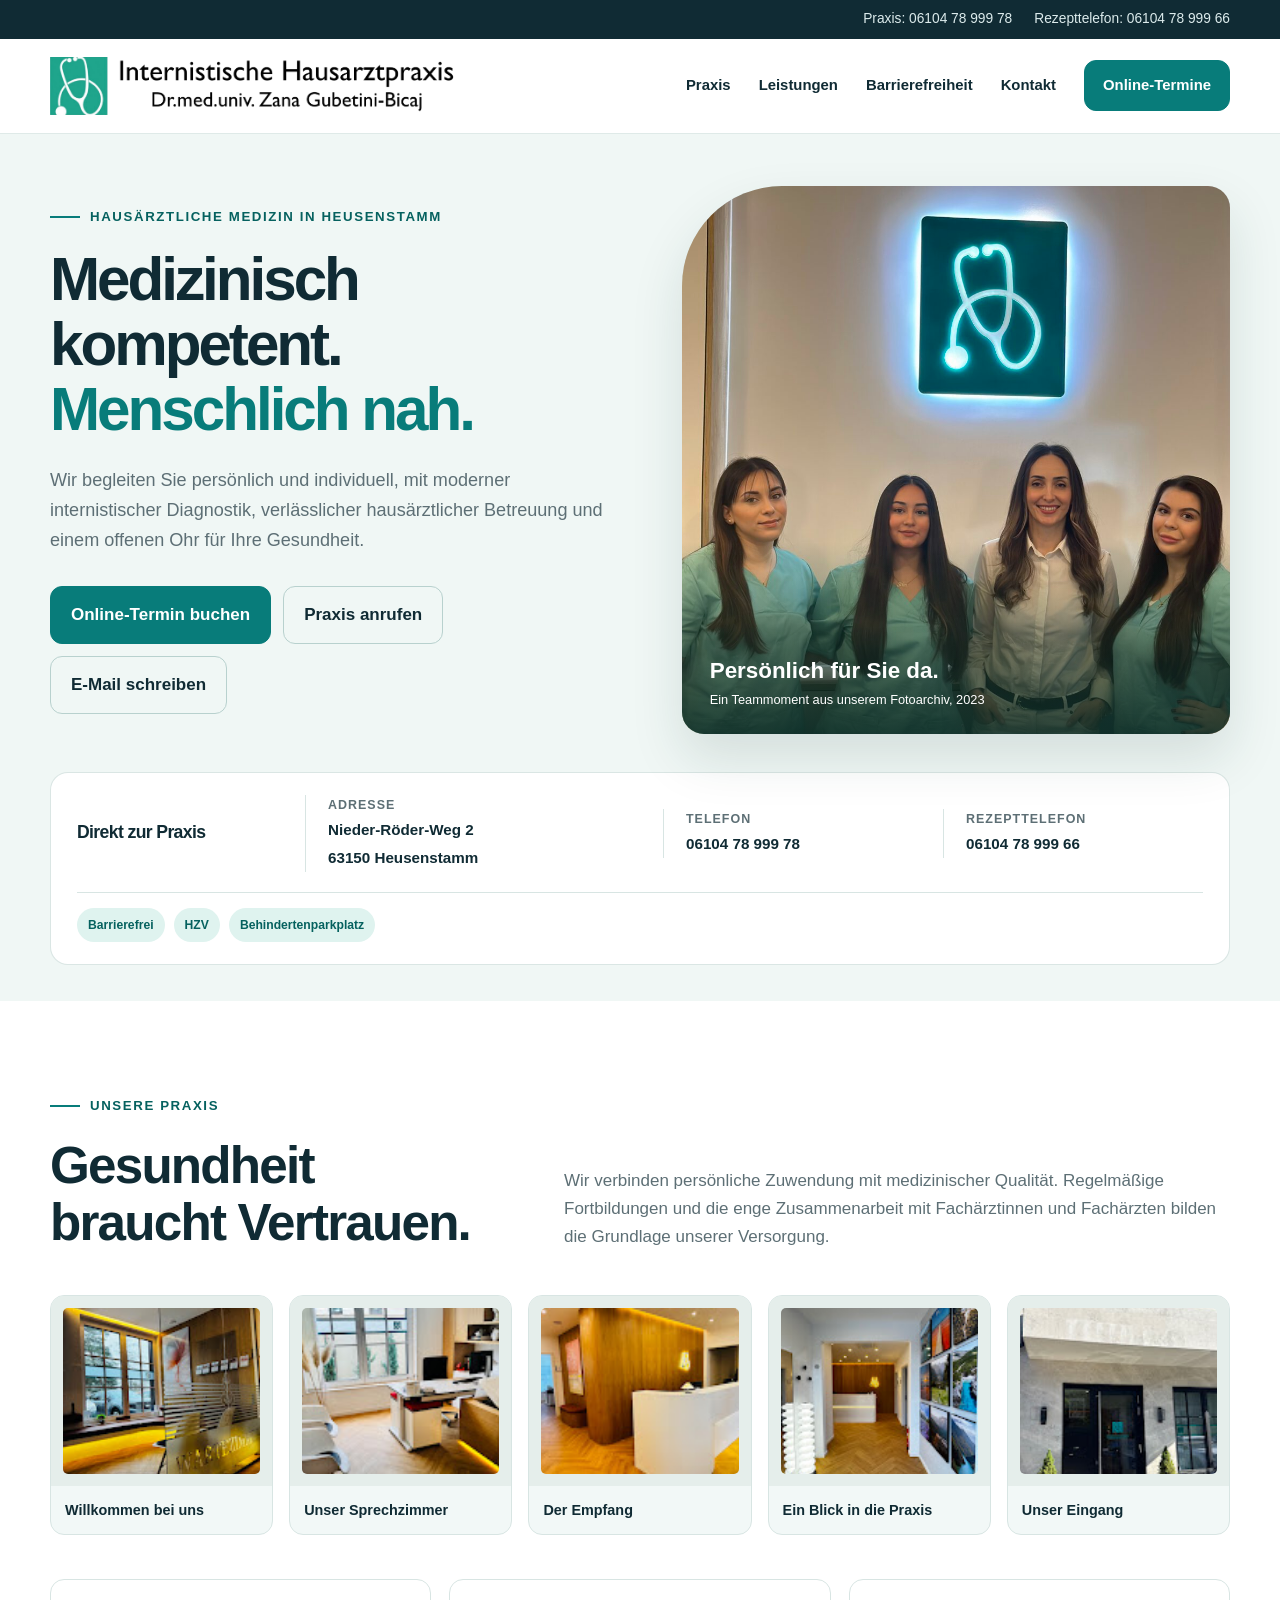
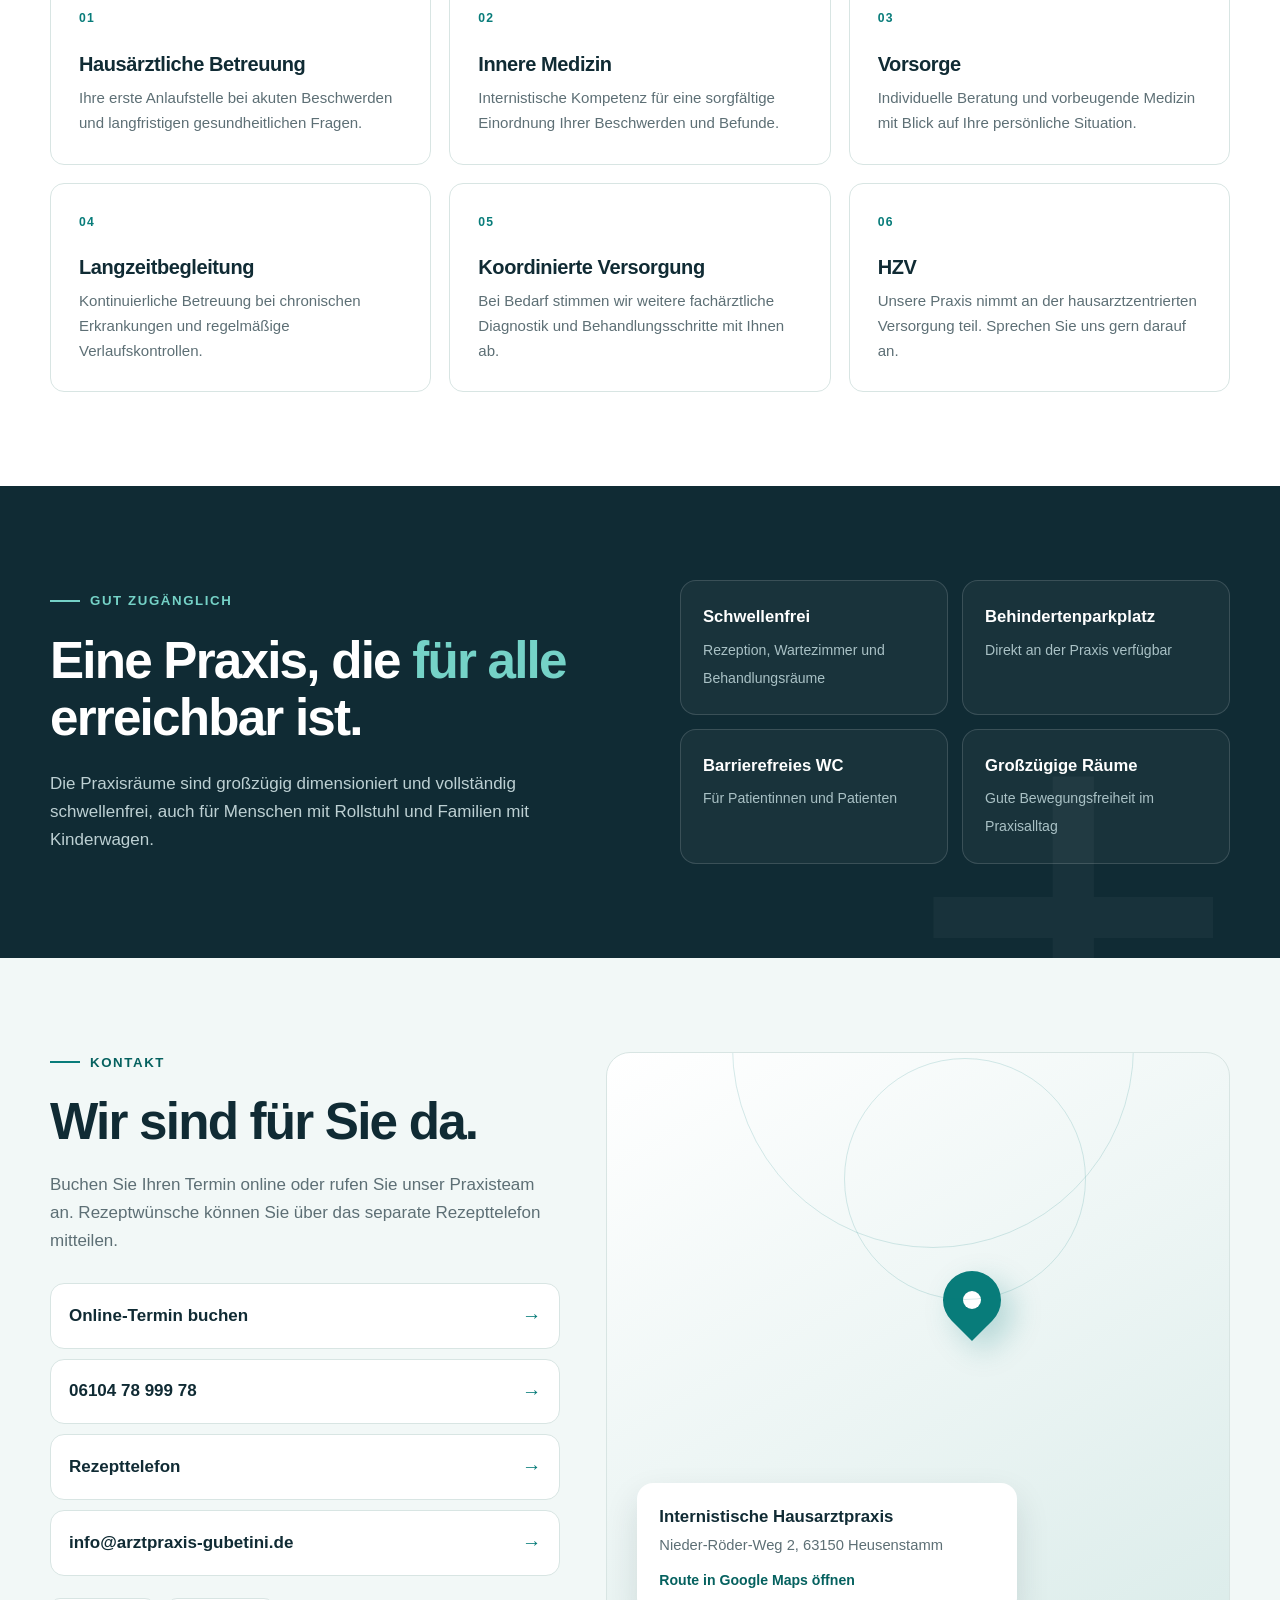
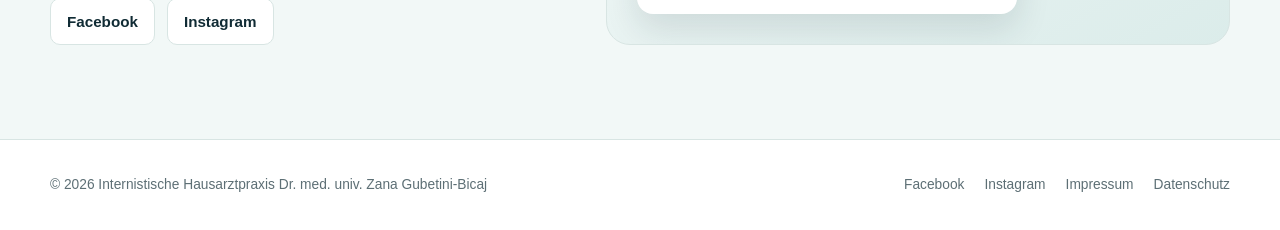
==== commit e65ed6e5: "Transparentes PNG-Praxislogo ohne weißen Hintergrund Das neue Logo bleibt als PNG mit Alpha-Kanal, d" ====
--- a/index.html
+++ b/index.html
@@ -6,7 +6,7 @@
   <meta name="theme-color" content="#087c7a">
   <meta name="description" content="Internistische Hausarztpraxis Dr. med. univ. Zana Gubetini-Bicaj in Heusenstamm. Persönliche, moderne und barrierefreie hausärztliche Versorgung.">
   <title>Internistische Hausarztpraxis Gubetini-Bicaj | Heusenstamm</title>
-  <link rel="icon" type="image/jpeg" href="assets/favicon.jpg">
+  <link rel="icon" type="image/png" href="assets/favicon.png">
   <link rel="stylesheet" href="styles.css">
 </head>
 <body>
@@ -20,7 +20,7 @@
   <header>
     <div class="wrap nav">
       <a class="brand" href="#start">
-        <img class="practice-logo" src="assets/praxis-logo.jpg" alt="Internistische Hausarztpraxis Dr. med. univ. Zana Gubetini-Bicaj" width="1969" height="338">
+        <img class="practice-logo" src="assets/praxis-logo.png" alt="Internistische Hausarztpraxis Dr. med. univ. Zana Gubetini-Bicaj" width="1897" height="269">
       </a>
       <button class="menu-btn" type="button" aria-expanded="false" aria-controls="mainnav">Menü</button>
       <nav id="mainnav" aria-label="Hauptnavigation">
--- a/styles.css
+++ b/styles.css
@@ -88,9 +88,10 @@
   display: block;
   height: 58px;
   width: auto;
-  max-width: min(400px, 48vw);
+  max-width: min(430px, 52vw);
   object-fit: contain;
   object-position: left center;
+  background: transparent;
 }
 
 nav {
@@ -779,7 +780,7 @@
 
   .practice-logo {
     height: 50px;
-    max-width: min(320px, 36vw);
+    max-width: min(370px, 42vw);
   }
 
   .nav {
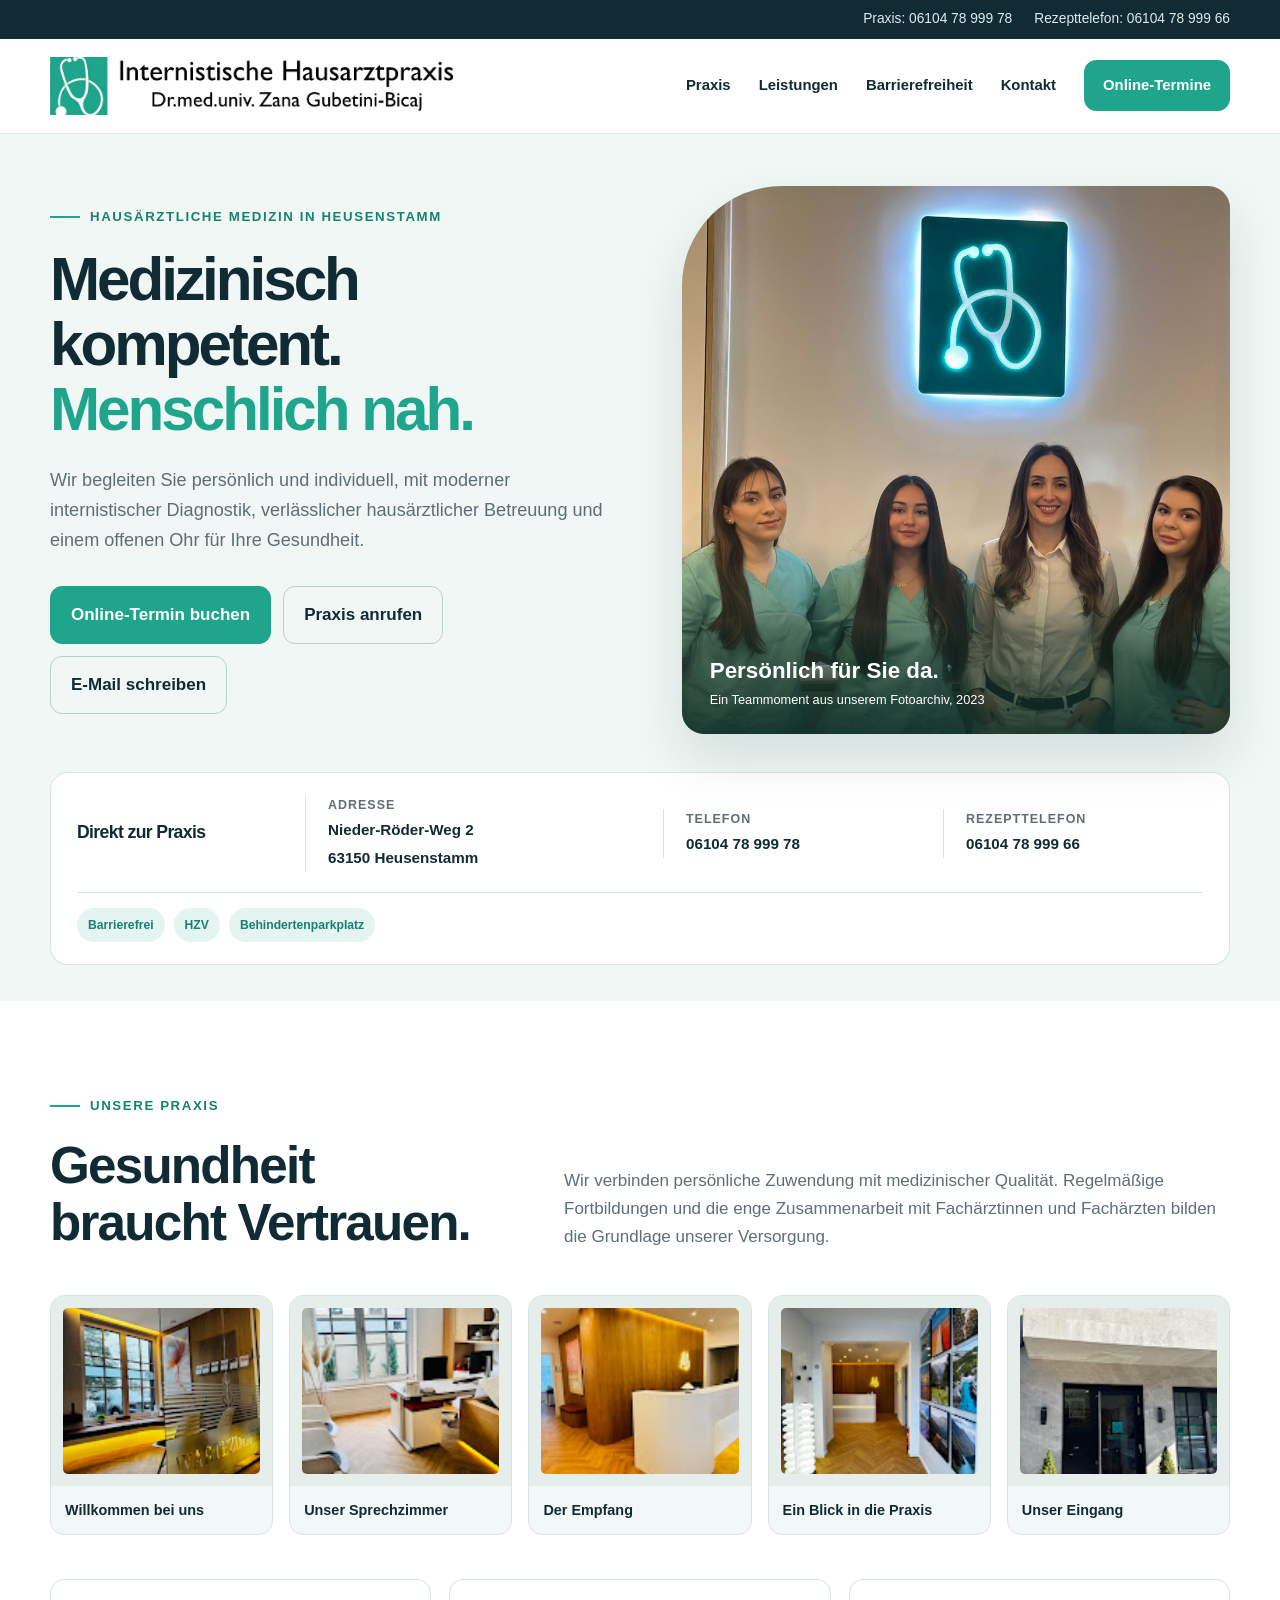
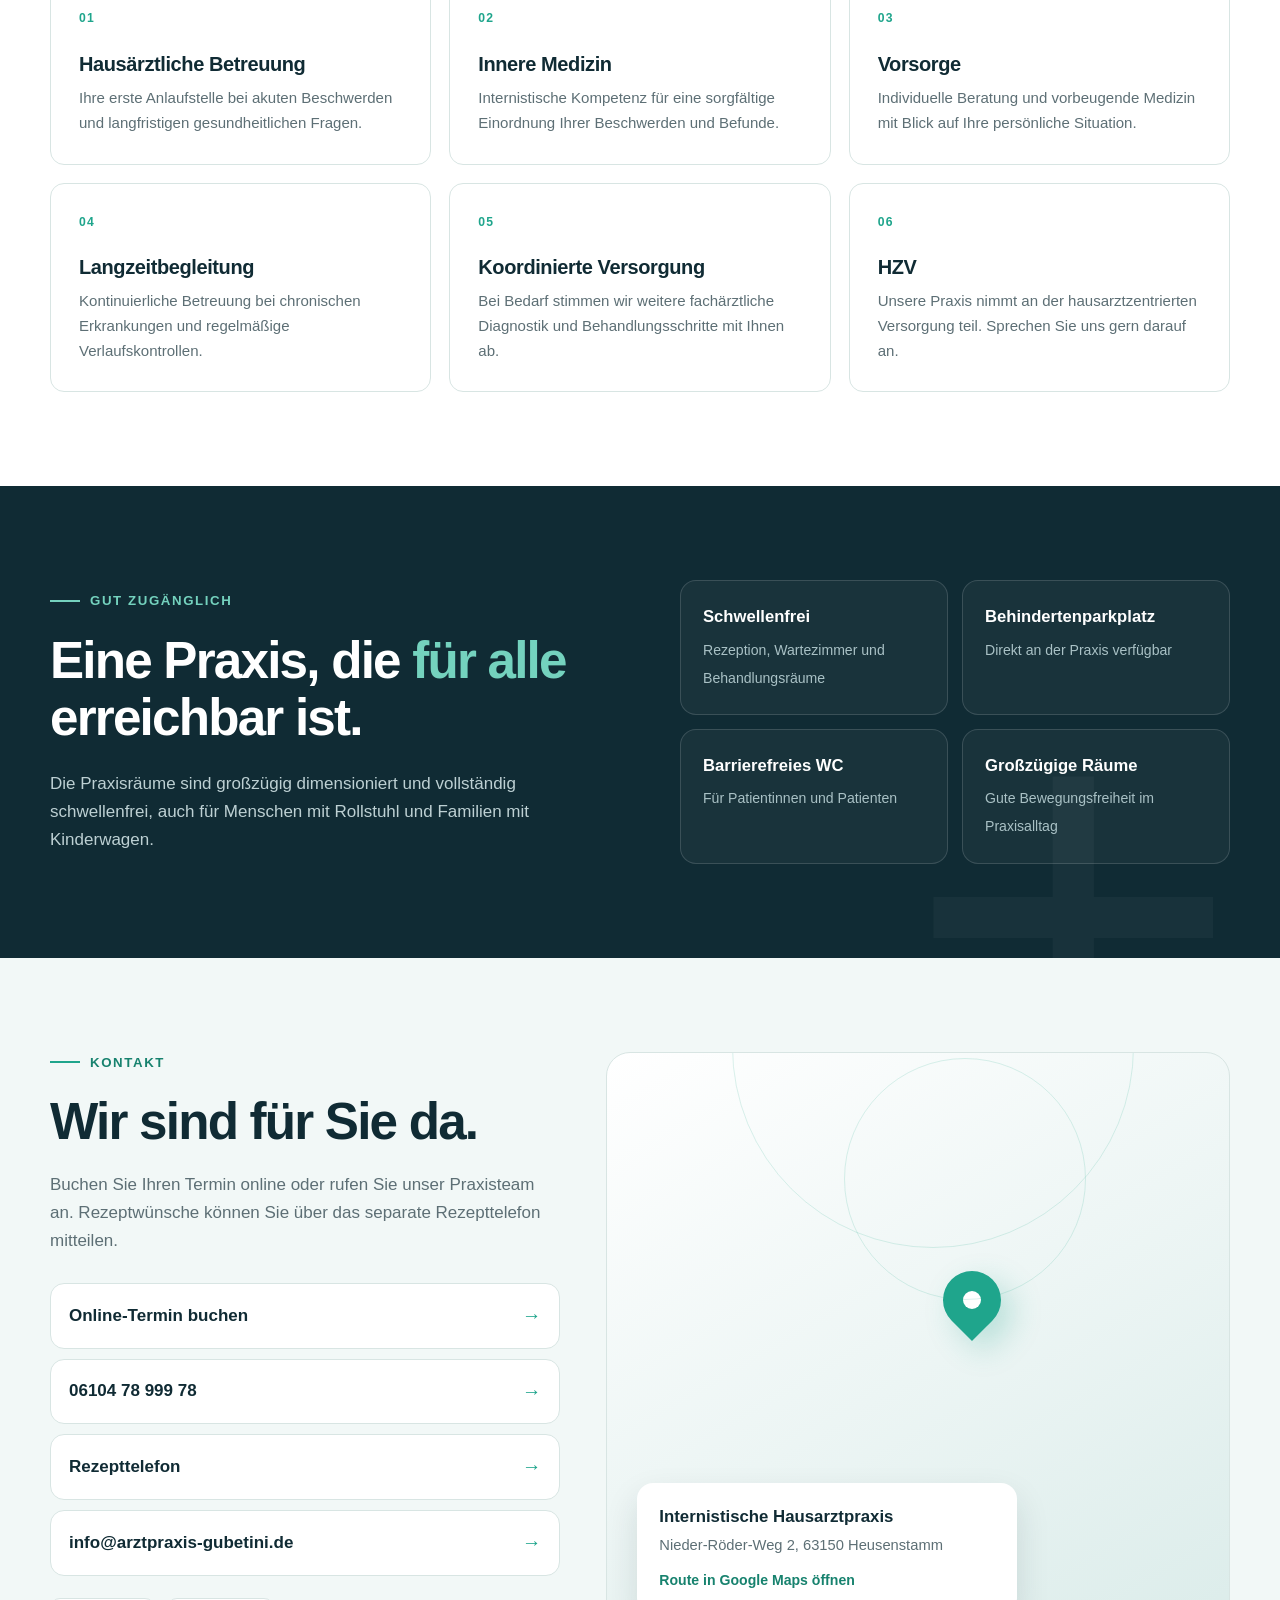
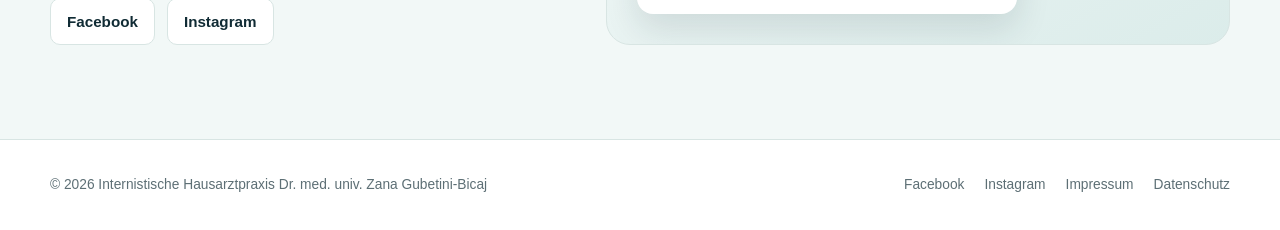
==== commit b4cbdeb4: "Akzentfarbe auf Logo-Türkis #1FA58C umstellen Buttons, Links, Badges, Theme-Color und Hover-Töne nut" ====
--- a/index.html
+++ b/index.html
@@ -3,7 +3,7 @@
 <head>
   <meta charset="utf-8">
   <meta name="viewport" content="width=device-width, initial-scale=1">
-  <meta name="theme-color" content="#087c7a">
+  <meta name="theme-color" content="#1FA58C">
   <meta name="description" content="Internistische Hausarztpraxis Dr. med. univ. Zana Gubetini-Bicaj in Heusenstamm. Persönliche, moderne und barrierefreie hausärztliche Versorgung.">
   <title>Internistische Hausarztpraxis Gubetini-Bicaj | Heusenstamm</title>
   <link rel="icon" type="image/png" href="assets/favicon.png">
--- a/styles.css
+++ b/styles.css
@@ -1,13 +1,13 @@
 :root {
   --ink: #102b34;
   --muted: #5d6f75;
-  --teal: #087c7a;
-  --teal-dark: #05615f;
-  --mint: #dff3ef;
+  --teal: #1fa58c;
+  --teal-dark: #17826e;
+  --mint: #e4f4f1;
   --mist: #f2f8f7;
   --line: #d8e5e3;
   --white: #ffffff;
-  --highlight: #75d2c7;
+  --highlight: #74d2be;
   --shadow: 0 24px 70px rgba(20, 67, 72, 0.13);
 }
 
@@ -623,7 +623,7 @@
 .map-card::after {
   content: "";
   position: absolute;
-  border: 1px solid rgba(8, 124, 122, 0.16);
+  border: 1px solid rgba(31, 165, 140, 0.16);
   border-radius: 50%;
 }
 
@@ -650,7 +650,7 @@
   border-radius: 50% 50% 50% 0;
   background: var(--teal);
   transform: rotate(-45deg);
-  box-shadow: 0 16px 30px rgba(8, 124, 122, 0.25);
+  box-shadow: 0 16px 30px rgba(31, 165, 140, 0.25);
 }
 
 .pin::after {
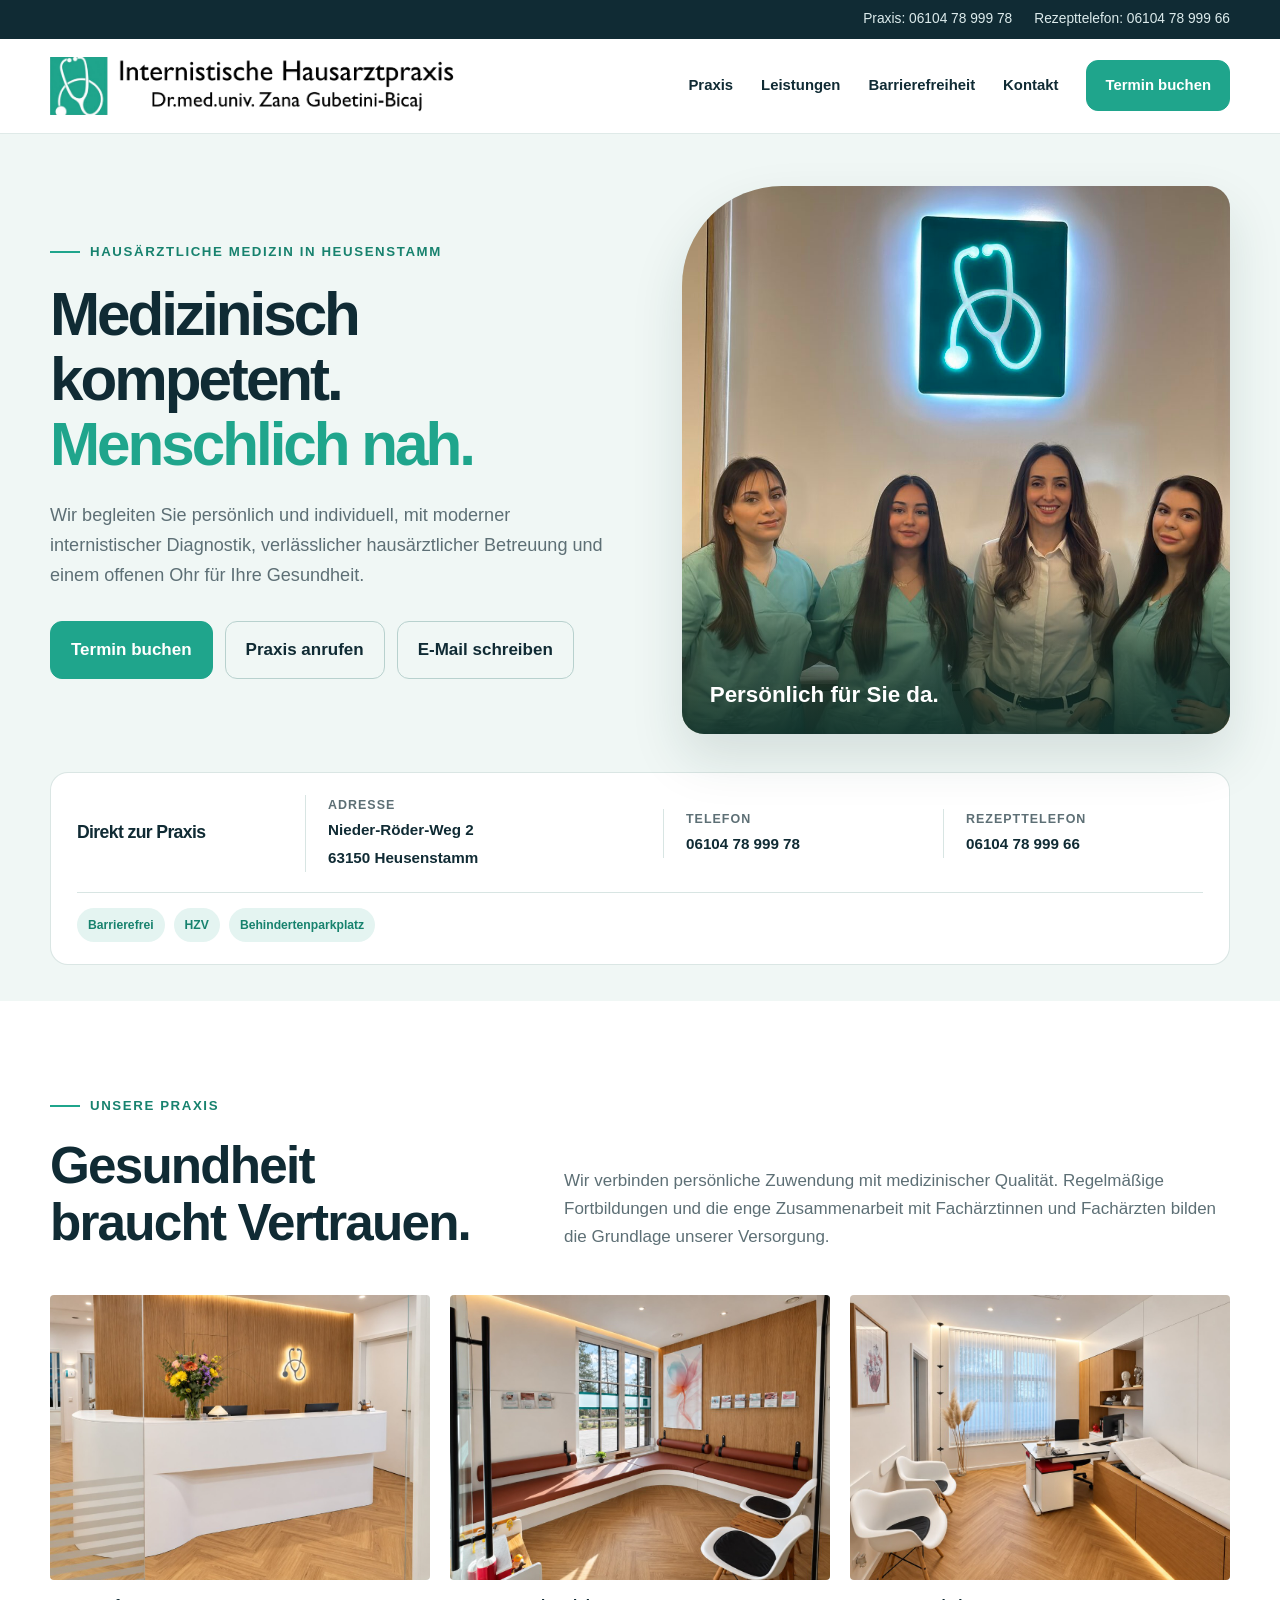
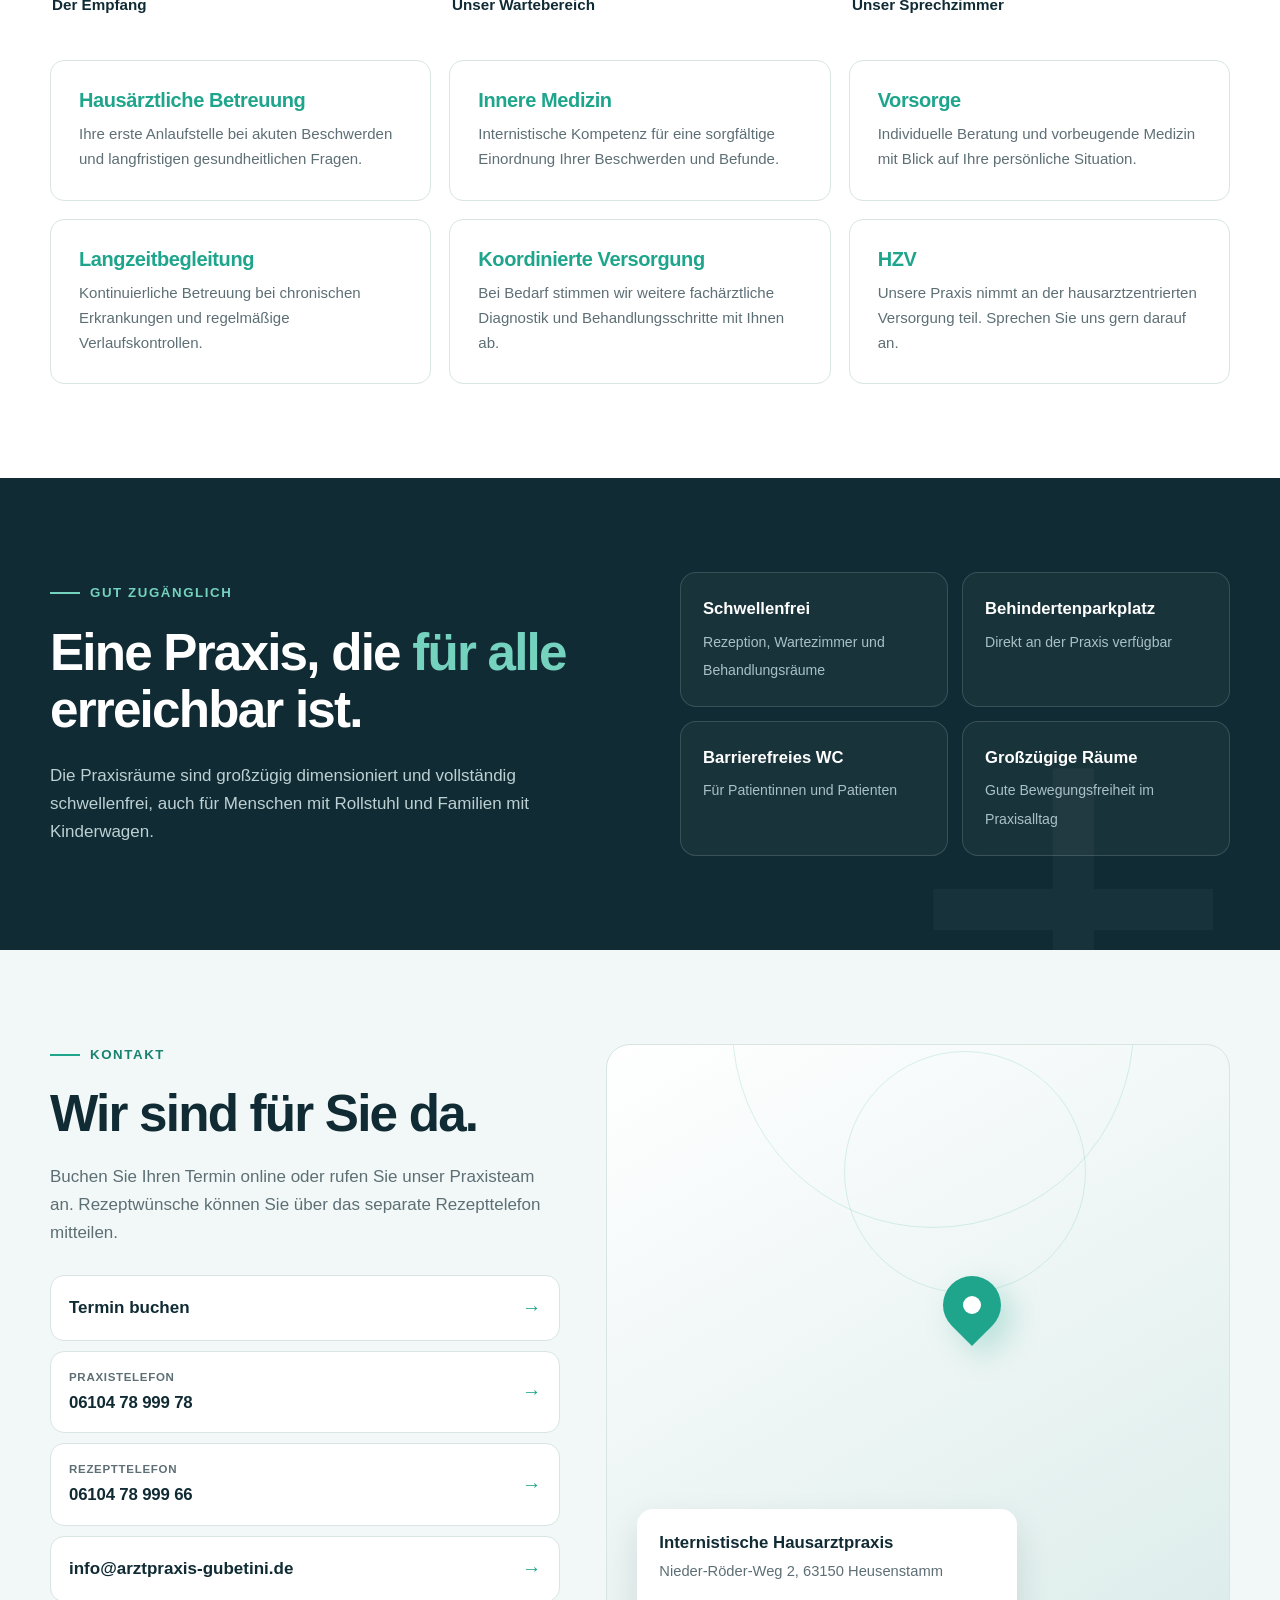
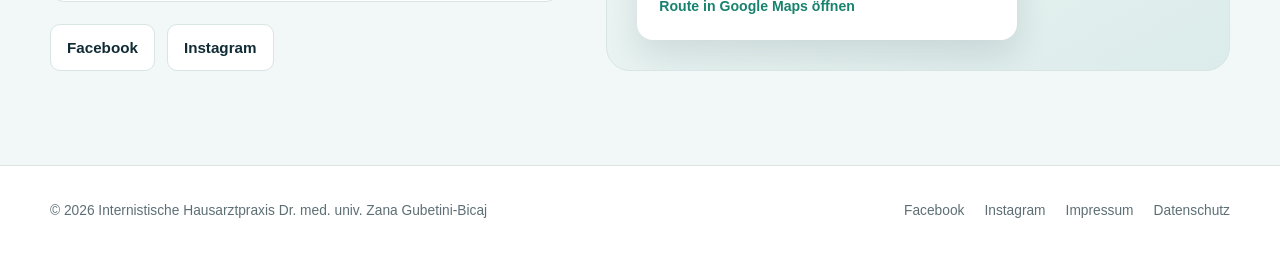
==== commit 6d2e6894: "Galerie und Kontakt klarer machen: neue Praxisfotos, Termin buchen, Praxistelefon getrennt. Co-autho" ====
--- a/index.html
+++ b/index.html
@@ -28,7 +28,7 @@
         <a href="#leistungen">Leistungen</a>
         <a href="#barrierefrei">Barrierefreiheit</a>
         <a href="#kontakt">Kontakt</a>
-        <a class="nav-cta" href="https://www.etermin.net/arztpraxis-gubetini" target="_blank" rel="noopener noreferrer">Online-Termine</a>
+        <a class="nav-cta" href="https://www.etermin.net/arztpraxis-gubetini" target="_blank" rel="noopener noreferrer">Termin buchen</a>
       </nav>
     </div>
   </header>
@@ -41,14 +41,14 @@
           <h1>Medizinisch kompetent. <span>Menschlich nah.</span></h1>
           <p>Wir begleiten Sie persönlich und individuell, mit moderner internistischer Diagnostik, verlässlicher hausärztlicher Betreuung und einem offenen Ohr für Ihre Gesundheit.</p>
           <div class="actions">
-            <a class="btn" href="https://www.etermin.net/arztpraxis-gubetini" target="_blank" rel="noopener noreferrer">Online-Termin buchen</a>
+            <a class="btn" href="https://www.etermin.net/arztpraxis-gubetini" target="_blank" rel="noopener noreferrer">Termin buchen</a>
             <a class="btn outline" href="tel:+4961047899978">Praxis anrufen</a>
             <a class="btn outline" href="mailto:info@arztpraxis-gubetini.de">E-Mail schreiben</a>
           </div>
         </div>
         <figure class="hero-photo">
           <img src="assets/praxisteam.jpg" width="1024" height="1022" fetchpriority="high" alt="Gruppenfoto aus der Praxis mit vier Mitarbeiterinnen unter dem beleuchteten Stethoskop-Logo">
-          <figcaption>Persönlich für Sie da.<small>Ein Teammoment aus unserem Fotoarchiv, 2023</small></figcaption>
+          <figcaption>Persönlich für Sie da.</figcaption>
         </figure>
       </div>
       <div class="wrap">
@@ -87,63 +87,45 @@
         <div class="new-practice-gallery" aria-label="Fotos unserer neuen Praxisräume">
           <figure>
             <div class="photo-frame">
-              <img src="assets/praxis-glas.png" width="141" height="141" loading="lazy" alt="Glaswand mit Praxisbeschriftung und warmer Beleuchtung in der neuen Praxis">
-            </div>
-            <figcaption>Willkommen bei uns</figcaption>
-          </figure>
-          <figure>
-            <div class="photo-frame">
-              <img src="assets/praxis-zimmer.png" width="141" height="101" loading="lazy" alt="Helles Sprechzimmer mit Schreibtisch und Besucherstühlen">
-            </div>
-            <figcaption>Unser Sprechzimmer</figcaption>
-          </figure>
-          <figure>
-            <div class="photo-frame">
-              <img src="assets/praxis-rezeption.png" width="141" height="101" loading="lazy" alt="Weiße Rezeption mit Holzverkleidung und indirekter Beleuchtung">
+              <img src="assets/praxis-empfang.jpg" width="1024" height="768" loading="lazy" alt="Weiße Rezeption mit Holzverkleidung und beleuchtetem Stethoskop-Logo">
             </div>
             <figcaption>Der Empfang</figcaption>
           </figure>
           <figure>
             <div class="photo-frame">
-              <img src="assets/praxis-flur.png" width="141" height="176" loading="lazy" alt="Flur mit Fotowand und Blick zur Rezeption">
+              <img src="assets/praxis-wartebereich.jpg" width="1024" height="768" loading="lazy" alt="Heller Wartebereich mit Sitzbank, Holzwand und Blick nach draußen">
             </div>
-            <figcaption>Ein Blick in die Praxis</figcaption>
+            <figcaption>Unser Wartebereich</figcaption>
           </figure>
           <figure>
             <div class="photo-frame">
-              <img src="assets/praxis-eingang.png" width="141" height="176" loading="lazy" alt="Außenansicht des Praxiseingangs im Nieder-Röder-Weg 2">
+              <img src="assets/praxis-sprechzimmer.jpg" width="1024" height="768" loading="lazy" alt="Modernes Sprechzimmer mit Schreibtisch, Besucherstühlen und Untersuchungsliege">
             </div>
-            <figcaption>Unser Eingang</figcaption>
+            <figcaption>Unser Sprechzimmer</figcaption>
           </figure>
         </div>
         <div class="services" id="leistungen">
           <article class="service">
-            <div class="num">01</div>
             <h3>Hausärztliche Betreuung</h3>
             <p>Ihre erste Anlaufstelle bei akuten Beschwerden und langfristigen gesundheitlichen Fragen.</p>
           </article>
           <article class="service">
-            <div class="num">02</div>
             <h3>Innere Medizin</h3>
             <p>Internistische Kompetenz für eine sorgfältige Einordnung Ihrer Beschwerden und Befunde.</p>
           </article>
           <article class="service">
-            <div class="num">03</div>
             <h3>Vorsorge</h3>
             <p>Individuelle Beratung und vorbeugende Medizin mit Blick auf Ihre persönliche Situation.</p>
           </article>
           <article class="service">
-            <div class="num">04</div>
             <h3>Langzeitbegleitung</h3>
             <p>Kontinuierliche Betreuung bei chronischen Erkrankungen und regelmäßige Verlaufskontrollen.</p>
           </article>
           <article class="service">
-            <div class="num">05</div>
             <h3>Koordinierte Versorgung</h3>
             <p>Bei Bedarf stimmen wir weitere fachärztliche Diagnostik und Behandlungsschritte mit Ihnen ab.</p>
           </article>
           <article class="service">
-            <div class="num">06</div>
             <h3>HZV</h3>
             <p>Unsere Praxis nimmt an der hausarztzentrierten Versorgung teil. Sprechen Sie uns gern darauf an.</p>
           </article>
@@ -186,9 +168,21 @@
           <h2>Wir sind für Sie da.</h2>
           <p>Buchen Sie Ihren Termin online oder rufen Sie unser Praxisteam an. Rezeptwünsche können Sie über das separate Rezepttelefon mitteilen.</p>
           <div class="contact-links">
-            <a href="https://www.etermin.net/arztpraxis-gubetini" target="_blank" rel="noopener noreferrer">Online-Termin buchen <span>→</span></a>
-            <a href="tel:+4961047899978">06104 78 999 78 <span>→</span></a>
-            <a href="tel:+4961047899966">Rezepttelefon <span>→</span></a>
+            <a href="https://www.etermin.net/arztpraxis-gubetini" target="_blank" rel="noopener noreferrer">Termin buchen <span>→</span></a>
+            <a href="tel:+4961047899978">
+              <span class="link-copy">
+                <small>Praxistelefon</small>
+                <strong>06104 78 999 78</strong>
+              </span>
+              <span>→</span>
+            </a>
+            <a href="tel:+4961047899966">
+              <span class="link-copy">
+                <small>Rezepttelefon</small>
+                <strong>06104 78 999 66</strong>
+              </span>
+              <span>→</span>
+            </a>
             <a href="mailto:info@arztpraxis-gubetini.de">info@arztpraxis-gubetini.de <span>→</span></a>
           </div>
           <div class="social-links" aria-label="Die Praxis auf Social Media">
--- a/styles.css
+++ b/styles.css
@@ -274,14 +274,6 @@
   z-index: 1;
 }
 
-.hero-photo small {
-  display: block;
-  font-size: 0.8rem;
-  font-weight: 400;
-  margin-top: 7px;
-  color: #fff;
-}
-
 .info-card {
   background: #fff;
   border: 1px solid rgba(216, 229, 227, 0.95);
@@ -392,23 +384,21 @@
 
 .new-practice-gallery {
   display: grid;
-  grid-template-columns: repeat(5, minmax(0, 1fr));
-  gap: 16px;
+  grid-template-columns: repeat(3, minmax(0, 1fr));
+  gap: 20px;
   margin: 0 0 44px;
 }
 
 .new-practice-gallery figure {
   margin: 0;
-  border-radius: 14px;
   overflow: hidden;
-  background: var(--mist);
-  border: 1px solid var(--line);
 }
 
 .new-practice-gallery .photo-frame {
-  height: 190px;
+  aspect-ratio: 4 / 3;
+  overflow: hidden;
+  border-radius: 4px;
   background: #e5eeeb;
-  padding: 12px;
 }
 
 .new-practice-gallery img {
@@ -416,12 +406,17 @@
   width: 100%;
   height: 100%;
   object-fit: cover;
-  border-radius: 5px;
+  object-position: center;
+  transition: transform 0.55s ease;
+}
+
+.new-practice-gallery figure:hover img {
+  transform: scale(1.03);
 }
 
 .new-practice-gallery figcaption {
-  padding: 14px;
-  font-size: 0.9rem;
+  padding: 14px 2px 0;
+  font-size: 0.95rem;
   font-weight: 600;
   line-height: 1.4;
 }
@@ -446,15 +441,8 @@
   box-shadow: 0 18px 44px rgba(20, 67, 72, 0.09);
 }
 
-.num {
+.service h3 {
   color: var(--teal);
-  font-size: 0.76rem;
-  font-weight: 800;
-  letter-spacing: 0.1em;
-  margin-bottom: 24px;
-}
-
-.service h3 {
   font-size: 1.25rem;
   margin-bottom: 11px;
   letter-spacing: -0.02em;
@@ -571,6 +559,7 @@
   display: flex;
   align-items: center;
   justify-content: space-between;
+  gap: 16px;
   background: #fff;
   border: 1px solid var(--line);
   border-radius: 14px;
@@ -578,7 +567,27 @@
   font-weight: 700;
 }
 
-.contact-links a span {
+.contact-links .link-copy {
+  display: grid;
+  gap: 2px;
+  min-width: 0;
+}
+
+.contact-links .link-copy small {
+  color: var(--muted);
+  font-size: 0.72rem;
+  font-weight: 700;
+  letter-spacing: 0.06em;
+  text-transform: uppercase;
+}
+
+.contact-links .link-copy strong {
+  font-size: 1.05rem;
+  font-weight: 700;
+  letter-spacing: -0.01em;
+}
+
+.contact-links a > span:last-child {
   color: var(--teal);
   font-size: 1.2rem;
 }
@@ -894,10 +903,6 @@
     bottom: 18px;
   }
 
-  .hero-photo small {
-    font-size: 0.75rem;
-  }
-
   h1 {
     font-size: 2.7rem;
   }
@@ -908,6 +913,7 @@
 
   .new-practice-gallery {
     grid-template-columns: repeat(3, minmax(0, 1fr));
+    gap: 16px;
   }
 }
 
@@ -950,10 +956,6 @@
 
   .hero-photo figcaption {
     font-size: 1.2rem;
-  }
-
-  .hero-photo small {
-    font-size: 0.8rem;
   }
 
   h1 {
@@ -1028,13 +1030,8 @@
   }
 
   .new-practice-gallery {
-    grid-template-columns: repeat(2, minmax(0, 1fr));
-    gap: 12px;
-  }
-
-  .new-practice-gallery .photo-frame {
-    height: 185px;
-    padding: 8px;
+    grid-template-columns: 1fr;
+    gap: 18px;
   }
 
   .eyebrow {
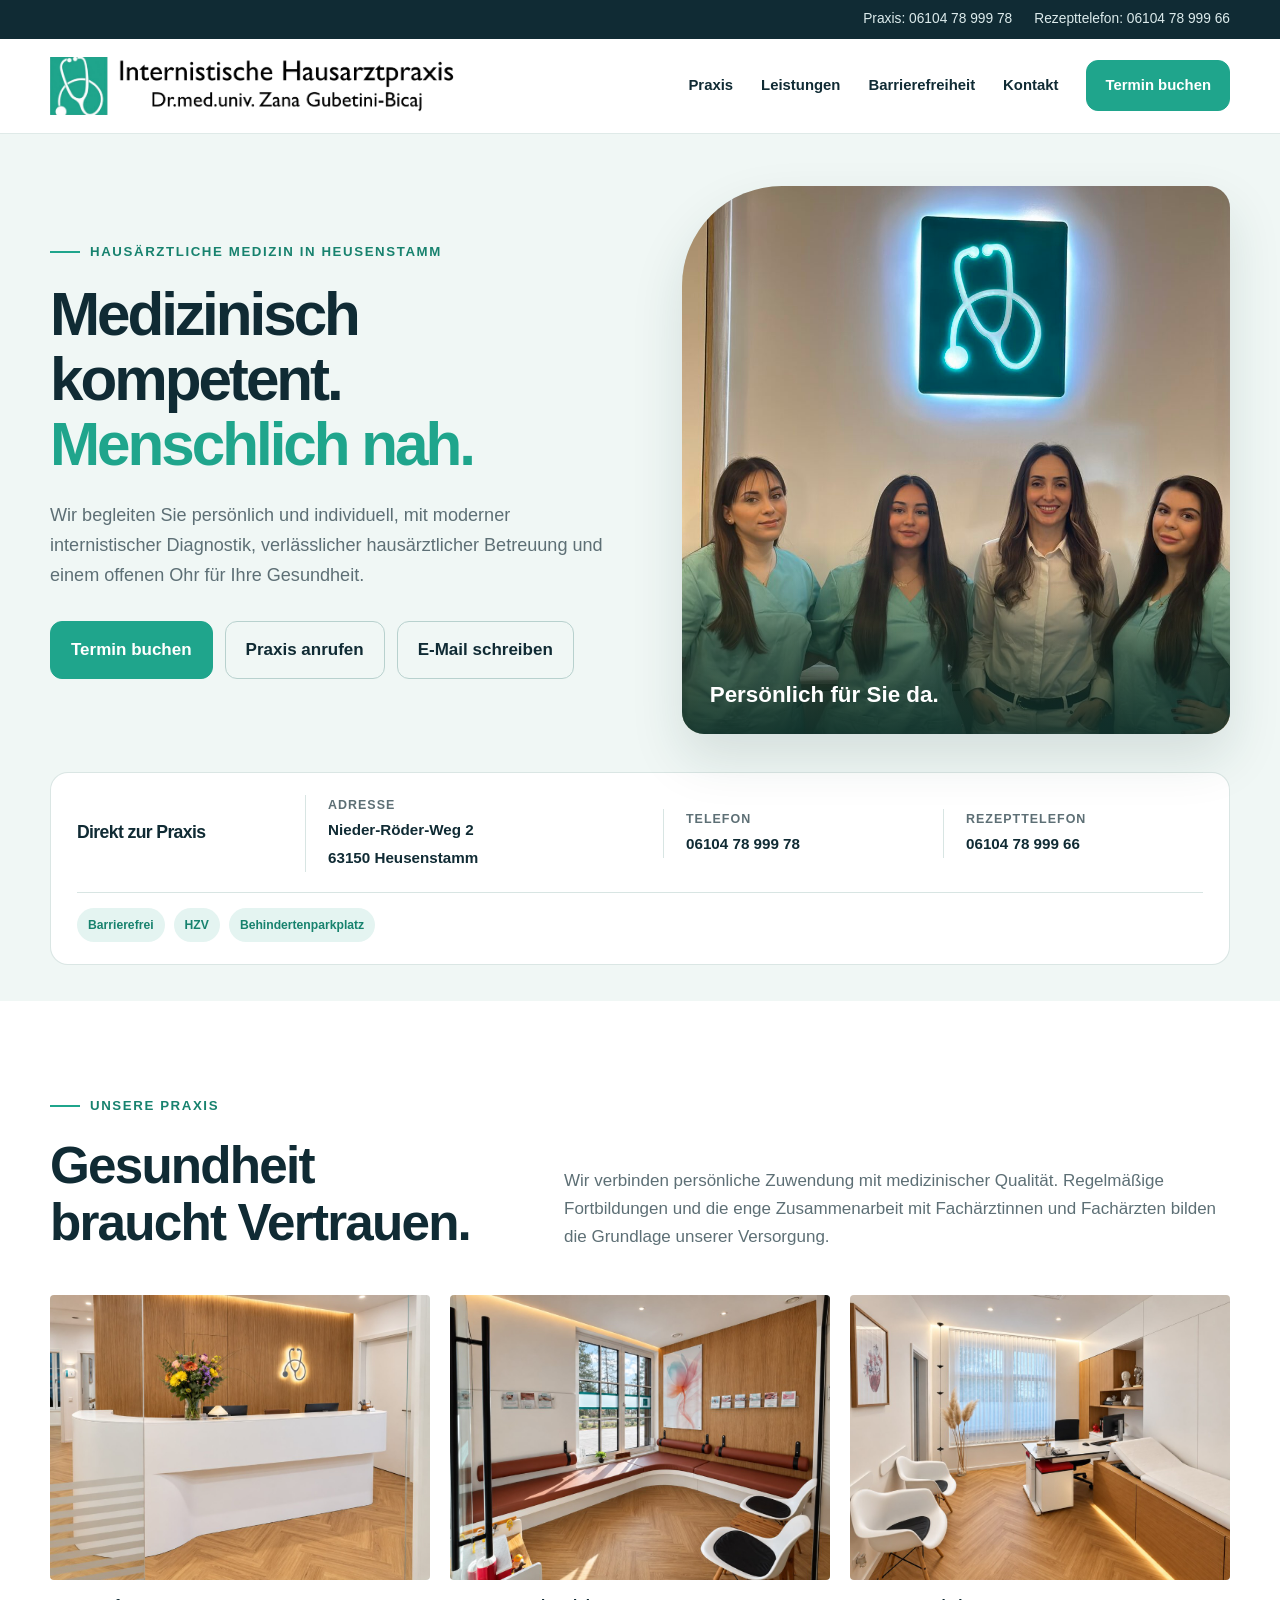
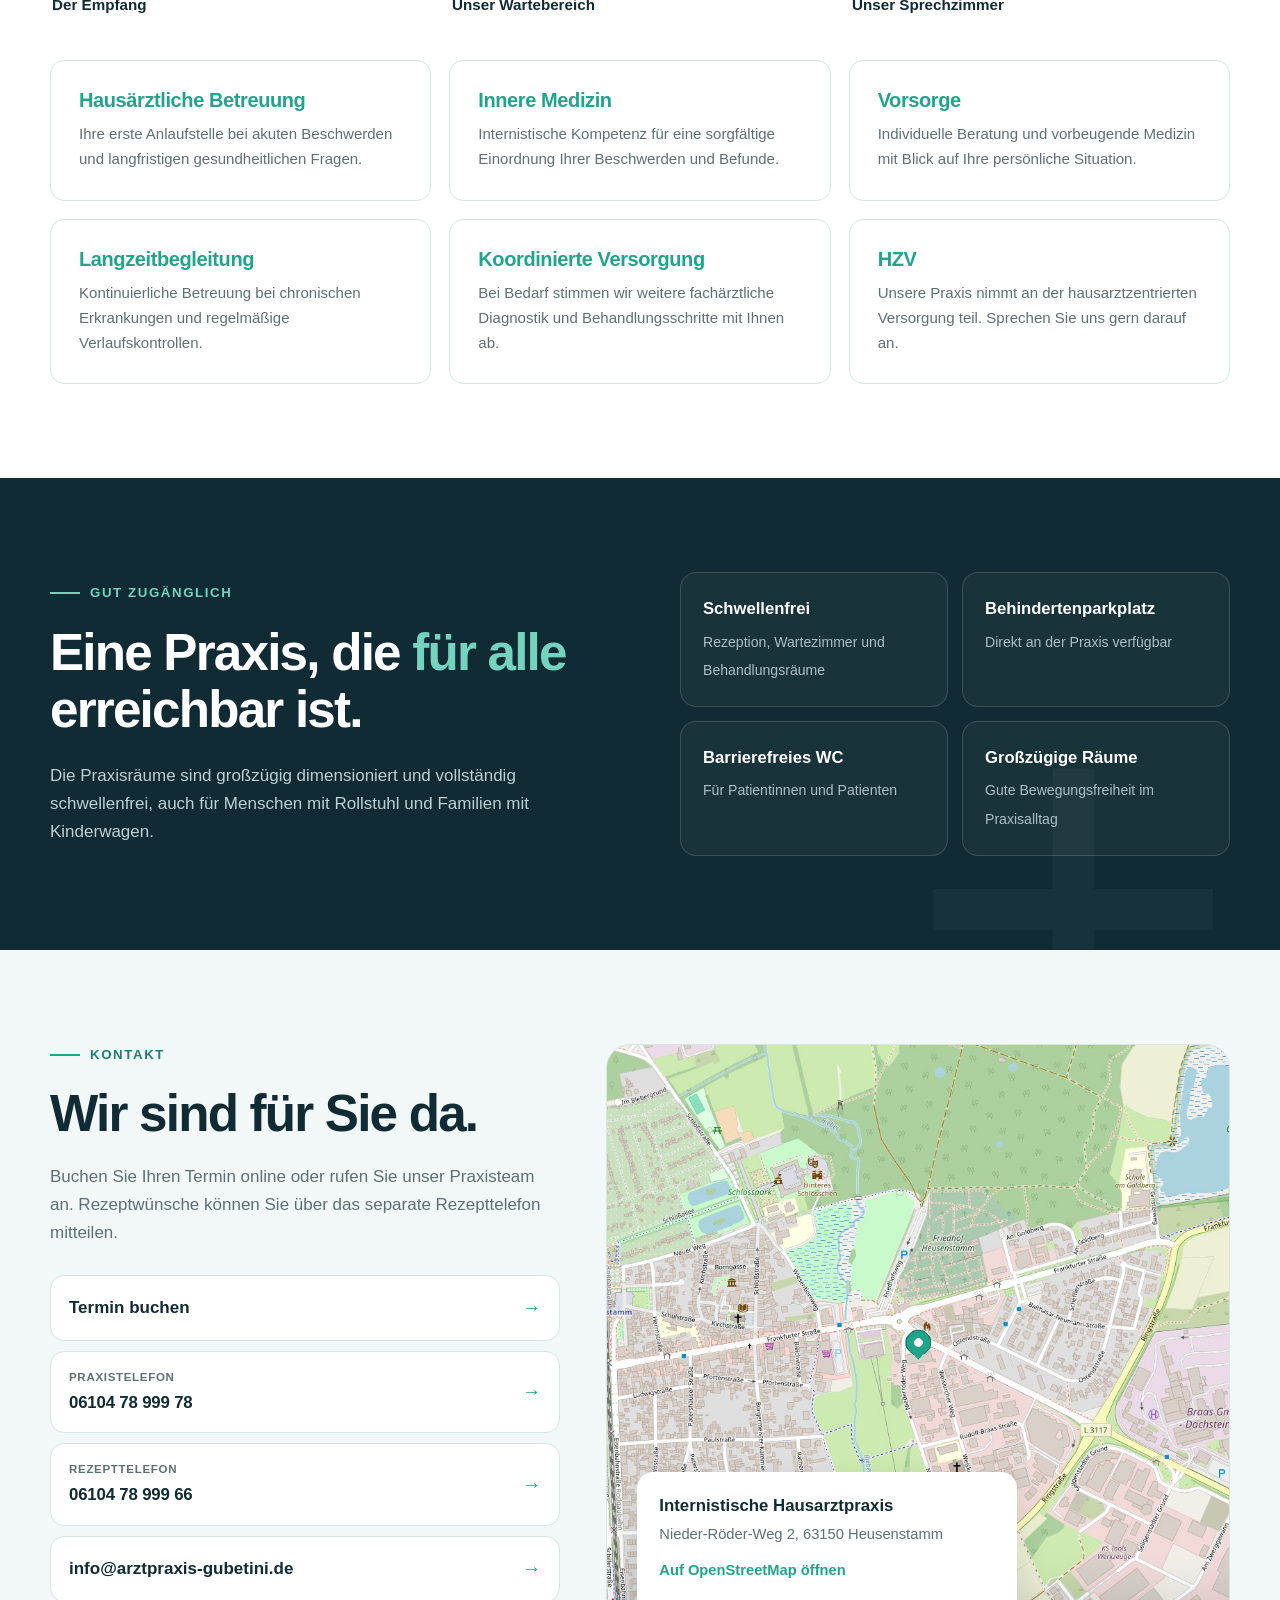
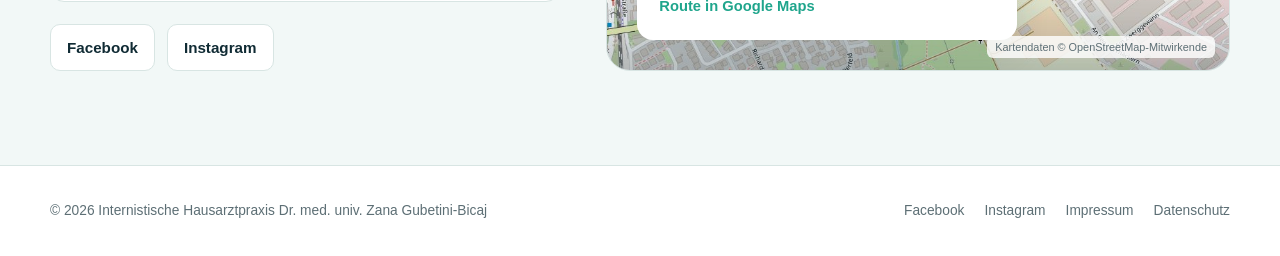
==== commit 505bfefc: "Lokale OSM-Standortkarte einbinden und Logo-Sprung an den Seitenanfang setzen. Co-authored-by: Curso" ====
--- a/index.html
+++ b/index.html
@@ -10,7 +10,7 @@
   <link rel="stylesheet" href="styles.css">
 </head>
 <body>
-  <div class="topbar">
+  <div class="topbar" id="start">
     <div class="wrap">
       <a href="tel:+4961047899978">Praxis: 06104 78 999 78</a>
       <a href="tel:+4961047899966">Rezepttelefon: 06104 78 999 66</a>
@@ -33,7 +33,7 @@
     </div>
   </header>
 
-  <main id="start">
+  <main>
     <section class="hero">
       <div class="wrap hero-grid">
         <div class="hero-copy">
@@ -191,13 +191,15 @@
           </div>
         </div>
         <div class="map-card" aria-label="Standort der Praxis">
-          <div class="pin" aria-hidden="true"></div>
+          <img class="map-image" src="assets/praxis-karte.jpg" width="1200" height="900" loading="lazy" alt="Karte mit Standort der Praxis am Nieder-Röder-Weg 2 in Heusenstamm">
           <div class="address">
             <strong>Internistische Hausarztpraxis</strong>
             <span>Nieder-Röder-Weg 2, 63150 Heusenstamm</span>
             <br>
-            <a href="https://www.google.com/maps/search/?api=1&amp;query=Nieder-R%C3%B6der-Weg%202%2C%2063150%20Heusenstamm" target="_blank" rel="noopener noreferrer">Route in Google Maps öffnen</a>
-          </div>
+            <a href="https://www.openstreetmap.org/?mlat=50.05902&amp;mlon=8.81185#map=17/50.05902/8.81185" target="_blank" rel="noopener noreferrer">Auf OpenStreetMap öffnen</a>
+            <a href="https://www.google.com/maps/search/?api=1&amp;query=Nieder-R%C3%B6der-Weg%202%2C%2063150%20Heusenstamm" target="_blank" rel="noopener noreferrer">Route in Google Maps</a>
+          </div>
+          <p class="map-credit">Kartendaten © OpenStreetMap-Mitwirkende</p>
         </div>
       </div>
     </section>
@@ -239,7 +241,7 @@
       <button class="close" type="button" aria-label="Fenster schließen">&times;</button>
       <h2>Datenschutz</h2>
       <p>Beim Besuch dieser statischen Website werden von uns keine Kontaktformulare, Analysewerkzeuge oder Werbe-Cookies eingesetzt.</p>
-      <p>Beim Aufruf können technisch notwendige Verbindungsdaten durch den Hostinganbieter verarbeitet werden. Wenn Sie externe Links wie Google Maps öffnen, gelten die Datenschutzbestimmungen des jeweiligen Anbieters.</p>
+      <p>Beim Aufruf können technisch notwendige Verbindungsdaten durch den Hostinganbieter verarbeitet werden. Die Standortkarte ist als lokale Grafik eingebunden und lädt keine Kartendienste nach. Wenn Sie externe Links wie OpenStreetMap oder Google Maps öffnen, gelten die Datenschutzbestimmungen des jeweiligen Anbieters.</p>
       <p>Datenschutzanfragen richten Sie bitte an info@arztpraxis-gubetini.de.</p>
     </div>
   </dialog>
--- a/styles.css
+++ b/styles.css
@@ -364,6 +364,10 @@
   scroll-margin-top: 120px;
 }
 
+#start {
+  scroll-margin-top: 0;
+}
+
 .section-head {
   display: grid;
   grid-template-columns: 0.8fr 1.2fr;
@@ -618,7 +622,7 @@
 
 .map-card {
   min-height: 410px;
-  background: linear-gradient(150deg, #ffffff 0%, #dbecea 100%);
+  background: #e5eeeb;
   border: 1px solid var(--line);
   border-radius: 24px;
   display: flex;
@@ -628,49 +632,13 @@
   overflow: hidden;
 }
 
-.map-card::before,
-.map-card::after {
-  content: "";
+.map-image {
   position: absolute;
-  border: 1px solid rgba(31, 165, 140, 0.16);
-  border-radius: 50%;
-}
-
-.map-card::before {
-  width: 400px;
-  height: 400px;
-  left: 20%;
-  top: -35%;
-}
-
-.map-card::after {
-  width: 240px;
-  height: 240px;
-  left: 38%;
-  top: 1%;
-}
-
-.pin {
-  position: absolute;
-  left: 54%;
-  top: 37%;
-  width: 58px;
-  height: 58px;
-  border-radius: 50% 50% 50% 0;
-  background: var(--teal);
-  transform: rotate(-45deg);
-  box-shadow: 0 16px 30px rgba(31, 165, 140, 0.25);
-}
-
-.pin::after {
-  content: "";
-  position: absolute;
-  width: 18px;
-  height: 18px;
-  background: #fff;
-  border-radius: 50%;
-  left: 20px;
-  top: 20px;
+  inset: 0;
+  width: 100%;
+  height: 100%;
+  object-fit: cover;
+  object-position: center;
 }
 
 .address {
@@ -695,10 +663,25 @@
 
 .address a {
   display: inline-block;
-  color: var(--teal-dark);
-  font-weight: 800;
-  font-size: 0.88rem;
   margin-top: 10px;
+  margin-right: 14px;
+  color: var(--teal);
+  font-weight: 700;
+  font-size: 0.92rem;
+}
+
+.map-credit {
+  position: absolute;
+  right: 14px;
+  bottom: 12px;
+  z-index: 2;
+  margin: 0;
+  padding: 4px 8px;
+  border-radius: 6px;
+  background: rgba(255, 255, 255, 0.82);
+  color: var(--muted);
+  font-size: 0.68rem;
+  line-height: 1.3;
 }
 
 footer {
